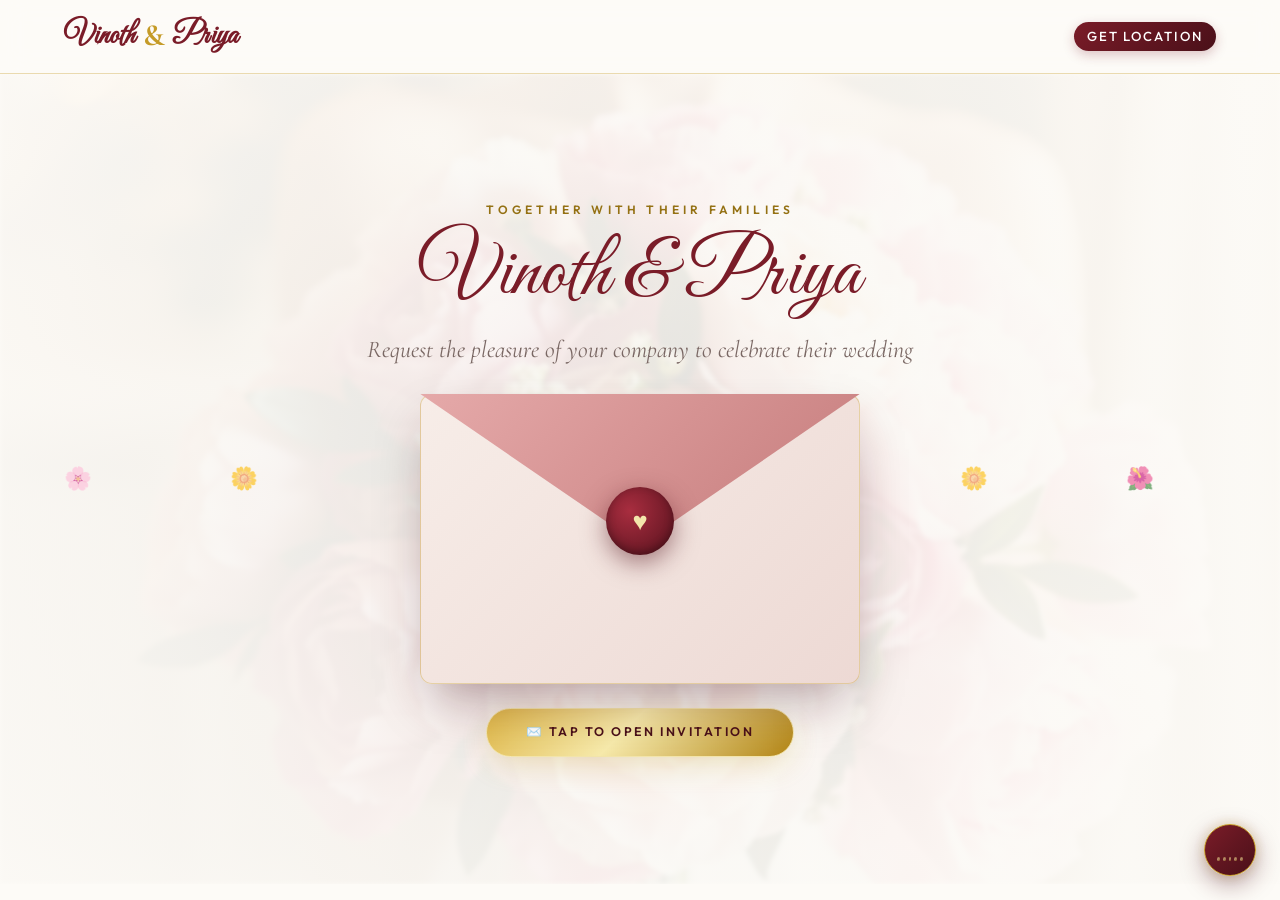
==== index.html @ 91f2aab3 "first commit" ====
<!DOCTYPE html>
<html lang="en">
<head>
  <meta charset="UTF-8" />
  <meta name="viewport" content="width=device-width, initial-scale=1.0" />
  <title>Vinoth &amp; Priya – Wedding Invitation</title>
  <meta name="description" content="You are cordially invited to the wedding celebrations of Vinoth and Priya on 6th &amp; 7th September 2026 at Kadambur Mariamman Mandapam, Madipakkam, Chennai." />

  <!-- Google Fonts -->
  <link rel="preconnect" href="https://fonts.googleapis.com" />
  <link rel="preconnect" href="https://fonts.gstatic.com" crossorigin />
  <link href="https://fonts.googleapis.com/css2?family=Cinzel+Decorative:wght@600;700&family=Cormorant+Garamond:ital,wght@0,400;0,600;1,400&family=Great+Vibes&family=Outfit:wght@300;400;500;600&display=swap" rel="stylesheet" />

  <!-- Bootstrap 5 -->
  <link rel="stylesheet" href="https://cdn.jsdelivr.net/npm/bootstrap@5.3.3/dist/css/bootstrap.min.css" />

  <!-- Custom styles -->
  <link rel="stylesheet" href="css/style.css" />

  <link rel="icon" href="assets/favicon.ico" />
</head>
<body>

<!-- ═══════════════════════════════════════════════════════
     HEADER NAVIGATION
═══════════════════════════════════════════════════════ -->
<header class="wedding-header">
  <nav class="wedding-nav">
    <a href="index.html" class="nav-brand text-center">
      Vinoth <span class="amp">&amp;</span> Priya
    </a>
    <ul class="nav-links">
      <li><a href="https://maps.google.com/?q=Kadambur+Mariamman+Mandapam+Madipakkam+Chennai" target="_blank" rel="noopener noreferrer" class="nav-link-item nav-badge-marriage">Get Location</a></li>
      <!-- <li><a href="reception.html" class="nav-link-item nav-badge-reception">✨ Reception (6 Sept)</a></li> -->
      <!-- <li><a href="marriage.html" class="nav-link-item nav-badge-marriage">💍 Marriage (7 Sept)</a></li> -->
      <!-- <li><a href="celebration.html" class="nav-link-item">❤️ Guest Book</a></li> -->
    </ul>
  </nav>
</header>


<!-- ═══════════════════════════════════════════════════════
     HERO SECTION
═══════════════════════════════════════════════════════ -->
<section class="hero-section">
  <!-- Blurred background image -->
  <div class="hero-bg" style="background-image: url('assets/images/wedding-hero.jpg');"></div>
  <div class="hero-overlay"></div>

  <!-- Floating petals -->
  <span class="petal" style="left:5%;  animation-delay:0s">🌸</span>
  <span class="petal" style="left:18%; animation-delay:1.5s">🌼</span>
  <span class="petal" style="left:35%; animation-delay:3s">🌺</span>
  <span class="petal" style="left:60%; animation-delay:0.8s">🌸</span>
  <span class="petal" style="left:75%; animation-delay:2.2s">🌼</span>
  <span class="petal" style="left:88%; animation-delay:4s">🌺</span>

  <div class="hero-content">

    <!-- ── INITIAL STATE (before envelope is opened) ── -->
    <div id="invite-initial">
      <p class="section-label mb-2">Together with their families</p>
      <h1 class="font-script display-1 text-primary mb-2">Vinoth &amp; Priya</h1>
      <p class="font-serif fst-italic fs-4 mb-4" style="color: var(--muted-foreground)">
        Request the pleasure of your company to celebrate their wedding
      </p>

      <!-- Envelope widget -->
      <div class="envelope-stage" id="envelope-stage">
        <!-- Card that rises out of envelope -->
        <div class="env-card" id="env-card">
          <div class="text-center px-3 py-2">
            <div class="section-label text-gold">Save The Dates</div>
            <div class="gold-line my-2"></div>
            <div class="font-script fs-1 text-primary">P &amp; V</div>
            <div class="font-body fw-bold text-uppercase mt-1" style="font-size:.85rem; letter-spacing: 0.15em;">
              6 &amp; 7 September 2026
            </div>
            <div class="text-muted-fg mt-1" style="font-size:0.75rem">Kadambur Mariamman Mandapam</div>
          </div>
        </div>

        <div class="env-body"></div>
        <div class="env-flap" id="env-flap"></div>
        <button class="env-seal" id="env-seal" aria-label="Open the invitation">♥</button>
      </div>

      <div class="mt-4">
        <button id="open-btn" class="btn-gold">
          <span>✉️ Tap to Open Invitation</span>
        </button>
      </div>
    </div><!-- /#invite-initial -->


    <!-- ── AFTER OPEN: detail content ── -->
    <div id="invite-details">
      <div class="fade-in-up">
        <p class="section-label mb-2">We Are Getting Married</p>
        <h1 class="font-script mb-3" style="font-size:clamp(3.5rem,10vw,6.5rem); color:var(--primary);">
          Vinoth <span style="color:var(--gold); font-family:var(--font-serif);">&amp;</span> Priya
        </h1>

        <div class="d-flex align-items-center justify-content-center gap-3 my-3 flex-wrap">
          <span class="gold-line"></span>
          <span class="font-body fw-semibold tracking-widest text-uppercase" style="font-size: 0.95rem;">
            6 &amp; 7 SEPTEMBER 2026
          </span>
          <span class="gold-line"></span>
        </div>

        <p class="font-serif fst-italic fs-5 mx-auto text-muted-fg" style="max-width:580px;">
          "Two souls with but a single thought, two hearts that beat as one. Join us as we step into our beautiful forever."
        </p>

        <div class="d-flex justify-content-center gap-3 mt-4 flex-wrap">
          <a href="reception.html" class="btn-gold">Explore Reception Page ✨</a>
          <a href="marriage.html" class="btn-royal">Explore Marriage Page 💍</a>
        </div>
      </div>
    </div><!-- /#invite-details -->

  </div>
</section>


<!-- ═══════════════════════════════════════════════════════
     POST-HERO SECTIONS (shown after envelope opens)
═══════════════════════════════════════════════════════ -->
<div id="post-hero-sections">

  <!-- ── DUAL COUNTDOWNS ── -->
  <!-- <section class="countdown-section" aria-label="Countdown timers"> -->
    <!-- <div class="container"> -->
      <!-- <div class="text-center mb-5">
        <p class="section-label">Counting Down To The Celebrations</p>
        <h2 class="font-script display-4 text-primary">Moments Until We Say 'I Do'</h2>
        <div class="gold-divider">
          <span class="gold-line"></span>
          <span class="icon">✨</span>
          <span class="gold-line"></span>
        </div>
      </div> -->

      <!-- <div class="row g-4 justify-content-center"> -->
        <!-- Reception Countdown Card -->
        <!-- <div class="col-lg-5 col-md-6">
          <div class="event-countdown-wrapper text-center">
            <div class="badge bg-warning text-dark px-3 py-2 rounded-pill text-uppercase tracking-widest mb-2" style="font-size:0.7rem;">
              6th Sept 2026 • 6:30 PM
            </div>
            <h3 class="font-script fs-2 text-primary">Grand Reception</h3>
            <p class="text-muted-fg small mb-3">An evening of music, feast &amp; celebration</p>
            
            <div class="countdown-box-grid">
              <div class="countdown-box">
                <div class="countdown-value" id="rcp-days">00</div>
                <div class="countdown-label">Days</div>
              </div>
              <div class="countdown-box">
                <div class="countdown-value" id="rcp-hours">00</div>
                <div class="countdown-label">Hours</div>
              </div>
              <div class="countdown-box">
                <div class="countdown-value" id="rcp-minutes">00</div>
                <div class="countdown-label">Mins</div>
              </div>
              <div class="countdown-box">
                <div class="countdown-value" id="rcp-seconds">00</div>
                <div class="countdown-label">Secs</div>
              </div>
            </div>

            <div class="mt-4">
              <a href="reception.html" class="btn-outline-gold w-100">View Reception Details →</a>
            </div>
          </div>
        </div> -->

        <!-- Marriage Countdown Card -->
        <!-- <div class="col-lg-5 col-md-6">
          <div class="event-countdown-wrapper text-center">
            <div class="badge bg-danger text-white px-3 py-2 rounded-pill text-uppercase tracking-widest mb-2" style="font-size:0.7rem;">
              7th Sept 2026 • 6:00 AM
            </div>
            <h3 class="font-script fs-2 text-primary">Sacred Marriage (Muhurtham)</h3>
            <p class="text-muted-fg small mb-3">Traditional wedding rituals &amp; blessings</p>
            
            <div class="countdown-box-grid">
              <div class="countdown-box">
                <div class="countdown-value" id="mar-days">00</div>
                <div class="countdown-label">Days</div>
              </div>
              <div class="countdown-box">
                <div class="countdown-value" id="mar-hours">00</div>
                <div class="countdown-label">Hours</div>
              </div>
              <div class="countdown-box">
                <div class="countdown-value" id="mar-minutes">00</div>
                <div class="countdown-label">Mins</div>
              </div>
              <div class="countdown-box">
                <div class="countdown-value" id="mar-seconds">00</div>
                <div class="countdown-label">Secs</div>
              </div>
            </div>

            <div class="mt-4">
              <a href="marriage.html" class="btn-royal w-100">View Marriage Details →</a>
            </div>
          </div>
        </div> -->
      <!-- </div> -->
    <!-- </div> -->
  <!-- </section> -->


  <!-- ── OUR STORY ── -->
  <!-- <section class="py-5" style="background:var(--cream);" aria-labelledby="story-heading">
    <div class="container">
      <div class="row align-items-center g-5">
        <div class="col-md-6">
          <div class="position-relative">
            <img
              src="assets/images/wedding-couple.jpg"
              alt="Priya and Vinoth"
              loading="lazy"
              class="img-fluid rounded-4 w-100 shadow-lg"
              style="height:480px; object-fit:cover; border:3px solid var(--gold);"
            />
          </div>
        </div>
        <div class="col-md-6">
          <p class="section-label mb-1">Our Journey Together</p>
          <h2 id="story-heading" class="font-script mb-3 text-primary" style="font-size:3.4rem;">Priya &amp; Vinoth</h2>
          <p class="font-serif fs-5 lh-lg">
            From quiet glances to endless laughter, our story has been built on shared dreams, respect, and unconditional love.
            As we step into this beautiful new chapter of marriage, we want you to be a part of our joy and celebration.
          </p>
          <p class="font-serif fst-italic text-muted-fg mt-3">
            "With the blessings of our parents and loved ones, we welcome you to grace our wedding ceremony and shower your blessings upon us."
          </p>
        </div>
      </div>
    </div>
  </section> -->


  <!-- ── DEDICATED EVENT CARDS NAVIGATION ── -->
  <!-- <section class="py-5" aria-labelledby="events-heading"> -->
    <!-- <div class="container">
      <div class="text-center mb-5">
        <p class="section-label">Explore Dedicated Pages</p>
        <h2 id="events-heading" class="font-script display-3 text-primary">The Main Events</h2>
        <p class="text-muted-fg font-serif fs-5">Click below to navigate to the individual pages for Reception and Marriage</p>
      </div> -->

      <!-- <div class="row g-4 justify-content-center"> -->
        <!-- Reception Card -->
        <!-- <div class="col-md-6 col-lg-5">
          <div class="event-card">
            <div class="event-card-img-wrapper">
              <img src="assets/images/reception-hero.png" alt="Grand Reception" />
              <span class="event-card-badge">6 Sept 2026</span>
            </div>
            <div class="event-card-body">
              <h3 class="font-script text-primary mb-2" style="font-size: 2.5rem;">Grand Reception</h3>
              <div class="gold-line mb-3"></div>
              <p class="text-muted-fg mb-2"><strong>Time:</strong> 6:30 PM Onwards</p>
              <p class="text-muted-fg mb-3"><strong>Highlights:</strong> Evening Gala, Musical Orchestra, Grand Dinner &amp; Photography Session</p>
              <div class="mt-auto">
                <a href="reception.html" class="btn-gold w-100">Go to Reception Page ✨</a>
              </div>
            </div>
          </div> -->
        <!-- </div> -->

        <!-- Marriage Card -->
        <!-- <div class="col-md-6 col-lg-5">
          <div class="event-card">
            <div class="event-card-img-wrapper">
              <img src="assets/images/marriage-hero.png" alt="Sacred Marriage" />
              <span class="event-card-badge" style="background:var(--primary); color:#fff;">7 Sept 2026</span>
            </div>
            <div class="event-card-body">
              <h3 class="font-script text-primary mb-2" style="font-size: 2.5rem;">Sacred Marriage</h3>
              <div class="gold-line mb-3"></div>
              <p class="text-muted-fg mb-2"><strong>Muhurtham Time:</strong> 6:00 AM – 7:30 AM</p>
              <p class="text-muted-fg mb-3"><strong>Highlights:</strong> Traditional Tamil Brahmin Rituals, Mangalya Dharanam &amp; Traditional Feast</p>
              <div class="mt-auto">
                <a href="marriage.html" class="btn-royal w-100">Go to Marriage Page 💍</a>
              </div>
            </div>
          </div>
        </div> -->
      <!-- </div> -->
    <!-- </div> -->
  <!-- </section> -->


  <!-- ── VENUE LOCATION SPOTLIGHT ── -->
  <!-- <section class="py-5" style="background:var(--cream);" aria-labelledby="venue-heading">
    <div class="container">
      <div class="venue-card text-center">
        <p class="section-label text-gold mb-2">Celebration Venue</p>
        <h2 id="venue-heading" class="font-script display-3 mb-3 text-white">Kadambur Mariamman Mandapam</h2>
        <div class="gold-line my-3"></div>
        <p class="font-serif fs-4 text-white opacity-90 mb-4">
          📍 Madipakkam, Chennai, Tamil Nadu
        </p>
        <p class="font-body text-gold-light max-w-600 mx-auto mb-4" style="font-size: 0.95rem;">
          Both the Grand Reception (6 Sept) and Marriage Muhurtham (7 Sept) will take place at Kadambur Mariamman Mandapam, Madipakkam.
        </p>

        <div class="d-flex justify-content-center gap-3 flex-wrap">
          <a href="https://maps.google.com/?q=Kadambur+Mariamman+Mandapam+Madipakkam+Chennai" target="_blank" rel="noopener" class="btn-gold">
            📍 Open in Google Maps
          </a>
          <a href="reception.html" class="btn-outline-gold style-white" style="color:#fff; border-color:#fff;">
            Get Travel Directions
          </a>
        </div>
      </div>
    </div>
  </section> -->


  <!-- ── RSVP ── -->
  <!-- <section class="py-5" aria-labelledby="rsvp-heading">
    <div class="container">
      <div class="row justify-content-center">
        <div class="col-lg-6 col-md-8 text-center">
          <p class="section-label mb-2">Kindly Respond</p>
          <h2 id="rsvp-heading" class="font-script display-3 text-primary mb-3">RSVP</h2>
          <p class="font-serif fs-5 mb-4 text-muted-fg">Please confirm your presence to help us prepare for your arrival.</p>

          <form id="rsvp-form" class="text-start p-4 rounded-4 shadow-sm bg-white border border-warning" novalidate>
            <div class="mb-3">
              <label for="rsvp-name" class="form-label text-uppercase small tracking-widest fw-semibold">Your Full Name</label>
              <input type="text" id="rsvp-name" class="wedding-input" placeholder="e.g. Anand &amp; Family" required />
            </div>
            <div class="mb-3">
              <label for="rsvp-event" class="form-label text-uppercase small tracking-widest fw-semibold">Events Attending</label>
              <select id="rsvp-event" class="wedding-input">
                <option value="Both Events">Both Reception (6 Sept) &amp; Marriage (7 Sept)</option>
                <option value="Reception Only">Reception Only (6 Sept Evening)</option>
                <option value="Marriage Only">Marriage Only (7 Sept Morning)</option>
              </select>
            </div>
            <div class="mb-4">
              <label for="rsvp-guests" class="form-label text-uppercase small tracking-widest fw-semibold">Number of Guests</label>
              <select id="rsvp-guests" class="wedding-input">
                <option value="1">1 Person</option>
                <option value="2">2 Persons</option>
                <option value="3">3 Persons</option>
                <option value="4+">4 or More Persons</option>
              </select>
            </div>
            <button type="submit" class="btn-gold w-100">Send Response 💐</button>
          </form>
        </div>
      </div>
    </div>
  </section> -->


  <!-- ── FOOTER ── -->
  <!-- <footer class="py-4 text-center border-top">
    <div class="font-script fs-1 text-primary">With Love, Priya &amp; Vinoth</div>
    <div class="text-muted-fg small mt-1">Built by <a href="https://nexusgrid.com" target="_blank" rel="noopener noreferrer" class="text-decoration-underline">NexusGrid Labs</a></div>
  </footer> -->

</div><!-- /#post-hero-sections -->
<!-- Background Music Toggle Icon -->
<div id="music-player" role="button" aria-label="Toggle background music" tabindex="0">
  <div id="music-bars">
    <div class="mbar paused"></div>
    <div class="mbar paused"></div>
    <div class="mbar paused"></div>
    <div class="mbar paused"></div>
    <div class="mbar paused"></div>
  </div>
</div>

<!-- Bootstrap JS -->
<script src="https://cdn.jsdelivr.net/npm/bootstrap@5.3.3/dist/js/bootstrap.bundle.min.js"></script>
<!-- Audio Engine -->
<script src="js/audio-player.js"></script>
<!-- Page Logic -->
<script src="js/main.js"></script>
</body>
</html>
---- css/style.css ----
/* ============================================================
   Priya & Vinoth Wedding Invitation – Premium CSS Design System
   ============================================================ */

/* ── Design Tokens ── */
:root {
  --primary:           #7a1c28; /* Royal Crimson Maroon */
  --primary-dark:      #4a1019;
  --primary-light:     #9e2a3b;
  --background:        #fdfbf7; /* Silk Cream */
  --foreground:        #2d1b18;
  --muted-foreground:  #7a6864;
  --gold:              #c59b27; /* Rich Royal Gold */
  --gold-light:        #f3e5ab;
  --gold-dark:         #947113;
  --blush:             #ebd5d0;
  --cream:             #f7f0e6;
  --cream-card:        #ffffff;
  --border-gold:       rgba(197, 155, 39, 0.35);
  
  --gradient-gold:     linear-gradient(135deg, #dfb747 0%, #f7eaab 45%, #b38515 100%);
  --gradient-royal:    linear-gradient(135deg, #7a1c28 0%, #4a1019 100%);
  --gradient-blush:    linear-gradient(135deg, #f7ede8 0%, #edd9d4 100%);
  
  --shadow-card:       0 16px 40px -10px rgba(74, 16, 25, 0.12);
  --shadow-gold:       0 10px 30px -5px rgba(197, 155, 39, 0.3);
  --shadow-envelope:   0 25px 50px -12px rgba(60, 10, 20, 0.35);

  --font-display:      'Cinzel Decorative', 'Cormorant Garamond', serif;
  --font-serif:        'Cormorant Garamond', Georgia, serif;
  --font-script:       'Great Vibes', cursive;
  --font-body:         'Outfit', -apple-system, sans-serif;
}

/* ── Base ── */
*, *::before, *::after { box-sizing: border-box; }

html {
  scroll-behavior: smooth;
  font-size: 16px;
}

body {
  background-color: var(--background);
  color: var(--foreground);
  font-family: var(--font-body);
  margin: 0;
  padding: 0;
  min-height: 100vh;
  overflow-x: hidden;
  line-height: 1.6;
}

/* ── Typography Utilities ── */
.font-script  { font-family: var(--font-script); }
.font-display { font-family: var(--font-display); }
.font-serif   { font-family: var(--font-serif); }

.text-gold    { color: var(--gold) !important; }
.text-primary { color: var(--primary) !important; }
.text-muted-fg{ color: var(--muted-foreground) !important; }

.tracking-widest { letter-spacing: 0.22em; }
.tracking-ultra  { letter-spacing: 0.4em; }

/* ── Global Header / Navigation ── */
.wedding-header {
  position: sticky;
  top: 0;
  z-index: 1000;
  background: rgba(253, 251, 247, 0.88);
  backdrop-filter: blur(14px);
  -webkit-backdrop-filter: blur(14px);
  border-bottom: 1px solid var(--border-gold);
  transition: all 0.3s ease;
}

.wedding-nav {
  display: flex;
  align-items: center;
  justify-content: space-between;
  padding: 0.75rem 1.5rem;
  max-width: 1200px;
  margin: 0 auto;
}

.nav-brand {
  font-family: var(--font-script);
  font-size: 1.9rem;
  color: var(--primary);
  text-decoration: none;
  font-weight: bold;
  display: flex;
  align-items: center;
  gap: 0.5rem;
}

.nav-brand span.amp {
  color: var(--gold);
  font-family: var(--font-serif);
}

.nav-links {
  display: flex;
  align-items: center;
  gap: 1.5rem;
  list-style: none;
  margin: 0;
  padding: 0;
}

.nav-link-item {
  font-family: var(--font-body);
  font-size: 0.82rem;
  text-transform: uppercase;
  letter-spacing: 0.15em;
  color: var(--foreground);
  text-decoration: none;
  padding: 0.4rem 0.8rem;
  border-radius: 20px;
  transition: all 0.25s ease;
  font-weight: 500;
}

.nav-link-item:hover, .nav-link-item.active {
  color: var(--primary);
  background: rgba(197, 155, 39, 0.12);
  border: 1px solid var(--border-gold);
}

.nav-badge-marriage {
  background: var(--gradient-royal);
  color: #ffffff !important;
  box-shadow: 0 4px 12px rgba(122, 28, 40, 0.25);
}

.nav-badge-reception {
  background: var(--gradient-gold);
  color: var(--primary-dark) !important;
  box-shadow: var(--shadow-gold);
  font-weight: 600;
}

/* ── Gold Buttons ── */
.btn-gold {
  background: var(--gradient-gold);
  color: var(--primary-dark);
  border: 1px solid var(--gold-light);
  border-radius: 9999px;
  letter-spacing: 0.2em;
  font-size: 0.78rem;
  font-weight: 600;
  text-transform: uppercase;
  padding: 0.85rem 2.4rem;
  transition: all 0.3s cubic-bezier(0.2, 0.8, 0.2, 1);
  box-shadow: var(--shadow-gold);
  cursor: pointer;
  display: inline-flex;
  align-items: center;
  justify-content: center;
  gap: 0.5rem;
  text-decoration: none;
}

.btn-gold:hover {
  transform: translateY(-3px) scale(1.03);
  box-shadow: 0 12px 28px rgba(197, 155, 39, 0.45);
  color: var(--primary-dark);
}

.btn-royal {
  background: var(--gradient-royal);
  color: #ffffff;
  border: 1px solid rgba(255, 255, 255, 0.2);
  border-radius: 9999px;
  letter-spacing: 0.2em;
  font-size: 0.78rem;
  font-weight: 600;
  text-transform: uppercase;
  padding: 0.85rem 2.4rem;
  transition: all 0.3s ease;
  box-shadow: 0 8px 24px rgba(122, 28, 40, 0.3);
  cursor: pointer;
  display: inline-flex;
  align-items: center;
  justify-content: center;
  gap: 0.5rem;
  text-decoration: none;
}

.btn-royal:hover {
  transform: translateY(-3px) scale(1.03);
  box-shadow: 0 12px 28px rgba(122, 28, 40, 0.5);
  color: #ffffff;
}

.btn-outline-gold {
  background: transparent;
  color: var(--primary);
  border: 1.5px solid var(--gold);
  border-radius: 9999px;
  letter-spacing: 0.2em;
  font-size: 0.75rem;
  font-weight: 600;
  text-transform: uppercase;
  padding: 0.75rem 2rem;
  transition: all 0.25s ease;
  text-decoration: none;
  display: inline-flex;
  align-items: center;
  justify-content: center;
  gap: 0.5rem;
}

.btn-outline-gold:hover {
  background: var(--gold);
  color: var(--primary-dark);
  box-shadow: var(--shadow-gold);
}

/* ── Gold Ornaments & Lines ── */
.gold-line {
  display: inline-block;
  width: 60px;
  height: 2px;
  background: var(--gradient-gold);
  vertical-align: middle;
}

.gold-divider {
  display: flex;
  align-items: center;
  justify-content: center;
  gap: 1rem;
  margin: 1.5rem 0;
}

.gold-divider span.icon {
  color: var(--gold);
  font-size: 1.2rem;
}

.section-label {
  font-size: 0.75rem;
  letter-spacing: 0.35em;
  text-transform: uppercase;
  color: var(--gold-dark);
  font-weight: 600;
}

/* ── Floating Music Player Icon ── */
#music-player {
  position: fixed;
  bottom: 1.5rem;
  right: 1.5rem;
  z-index: 9999;
  width: 52px;
  height: 52px;
  border-radius: 50%;
  background: var(--gradient-royal, linear-gradient(135deg, #7a1c28 0%, #4a1019 100%));
  border: 1.5px solid var(--gold, #c59b27);
  box-shadow: 0 8px 24px rgba(74, 16, 25, 0.4), 0 0 12px rgba(197, 155, 39, 0.25);
  display: flex;
  align-items: center;
  justify-content: center;
  cursor: pointer;
  transition: all 0.3s cubic-bezier(0.2, 0.8, 0.2, 1);
  outline: none;
  user-select: none;
}

#music-player:hover,
#music-player:focus-visible {
  transform: scale(1.1);
  box-shadow: 0 12px 30px rgba(74, 16, 25, 0.55), 0 0 18px rgba(197, 155, 39, 0.45);
}

#music-bars {
  display: flex;
  align-items: flex-end;
  justify-content: center;
  gap: 3px;
  height: 22px;
  width: 26px;
}

.mbar {
  width: 3px;
  height: 22px;
  background: var(--gradient-gold, linear-gradient(180deg, #f7eaab 0%, #c59b27 100%));
  border-radius: 3px;
  transition: height 0.3s ease, opacity 0.3s ease;
}

/* Playing state animations for equalizer bars */
.mbar:not(.paused):nth-child(1) { animation: mbarEqualizer1 0.8s ease-in-out infinite alternate; }
.mbar:not(.paused):nth-child(2) { animation: mbarEqualizer2 0.6s ease-in-out infinite alternate 0.15s; }
.mbar:not(.paused):nth-child(3) { animation: mbarEqualizer3 1.0s ease-in-out infinite alternate 0.3s; }
.mbar:not(.paused):nth-child(4) { animation: mbarEqualizer4 0.7s ease-in-out infinite alternate 0.1s; }
.mbar:not(.paused):nth-child(5) { animation: mbarEqualizer5 0.9s ease-in-out infinite alternate 0.25s; }

/* Paused state for equalizer bars */
.mbar.paused {
  animation: none !important;
  height: 4px !important;
  opacity: 0.55;
}

@keyframes mbarEqualizer1 { 0% { height: 4px; } 100% { height: 20px; } }
@keyframes mbarEqualizer2 { 0% { height: 20px; } 100% { height: 6px; } }
@keyframes mbarEqualizer3 { 0% { height: 8px; } 100% { height: 22px; } }
@keyframes mbarEqualizer4 { 0% { height: 21px; } 100% { height: 5px; } }
@keyframes mbarEqualizer5 { 0% { height: 6px; } 100% { height: 18px; } }

/* ── Hero Section (Home) ── */
.hero-section {
  position: relative;
  min-height: 90vh;
  display: flex;
  align-items: center;
  justify-content: center;
  text-align: center;
  padding: 3rem 1rem;
  overflow: hidden;
}

.hero-bg {
  position: absolute;
  inset: 0;
  background-size: cover;
  background-position: center;
  filter: blur(2px) brightness(0.9);
  opacity: 0.25;
  z-index: 0;
}

.hero-overlay {
  position: absolute;
  inset: 0;
  background: radial-gradient(circle at center, rgba(253, 251, 247, 0.6) 0%, rgba(253, 251, 247, 0.95) 100%);
  z-index: 1;
}

.hero-content {
  position: relative;
  z-index: 2;
  max-width: 750px;
  width: 100%;
}

/* ── Floating Petals ── */
.petal {
  position: absolute;
  font-size: 1.4rem;
  color: rgba(229, 169, 169, 0.6);
  pointer-events: none;
  animation: floatPetal 8s linear infinite;
  z-index: 1;
}

@keyframes floatPetal {
  0% { transform: translateY(-10vh) rotate(0deg) scale(0.8); opacity: 0; }
  10% { opacity: 0.8; }
  90% { opacity: 0.8; }
  100% { transform: translateY(105vh) rotate(360deg) scale(1.2); opacity: 0; }
}

/* ── Envelope Stage ── */
.envelope-stage {
  perspective: 1200px;
  width: min(440px, 92vw);
  height: 290px;
  margin: 0 auto;
  position: relative;
}

.env-card {
  position: absolute;
  inset: 18px;
  background: #ffffff;
  border-radius: 12px;
  border: 1px solid var(--border-gold);
  box-shadow: var(--shadow-card);
  display: flex;
  flex-direction: column;
  align-items: center;
  justify-content: center;
  z-index: 1;
  transition: transform 1.1s cubic-bezier(0.34, 1.56, 0.64, 1);
  transform: translateY(0) scale(0.98);
}

.env-card.open {
  transform: translateY(-240px) scale(1.05);
  z-index: 5;
}

.env-body {
  position: absolute;
  inset: 0;
  border-radius: 12px;
  background: var(--gradient-blush);
  border: 1px solid var(--border-gold);
  box-shadow: var(--shadow-envelope);
  z-index: 2;
}

.env-flap {
  position: absolute;
  top: 0; left: 0; right: 0;
  height: 52%;
  transform-origin: top center;
  transition: transform 0.8s ease-in-out;
  background: linear-gradient(135deg, #e5a9a9, #c57b7b);
  clip-path: polygon(0 0, 100% 0, 50% 100%);
  box-shadow: 0 4px 15px rgba(0,0,0,0.15);
  z-index: 3;
}

.env-flap.open {
  transform: rotateX(-180deg);
  z-index: 1;
  box-shadow: none;
}

.env-seal {
  position: absolute;
  left: 50%;
  top: 44%;
  transform: translate(-50%, -50%);
  width: 68px;
  height: 68px;
  border-radius: 50%;
  background: radial-gradient(circle at 35% 35%, #a82d3f, #54111c);
  border: 2px solid var(--gold);
  box-shadow: 0 8px 24px rgba(84, 17, 28, 0.5), inset 0 -3px 8px rgba(0,0,0,0.3);
  color: var(--gold-light);
  font-size: 1.6rem;
  border: none;
  cursor: pointer;
  z-index: 4;
  transition: all 0.3s ease;
  animation: pulseSeal 2s infinite alternate;
}

.env-seal:hover {
  transform: translate(-50%, -50%) scale(1.12);
  box-shadow: 0 12px 30px rgba(84, 17, 28, 0.7);
}

@keyframes pulseSeal {
  0% { box-shadow: 0 6px 20px rgba(122, 28, 40, 0.4); }
  100% { box-shadow: 0 12px 32px rgba(122, 28, 40, 0.8), 0 0 15px var(--gold); }
}

/* ── Section States ── */
#invite-initial  { display: block; }
#invite-details  { display: none; }
#post-hero-sections { display: none; }

#invite-details.show  { display: block; }
#post-hero-sections.show { display: block; }

.fade-in-up {
  animation: fadeInUp 0.8s cubic-bezier(0.16, 1, 0.3, 1) both;
}

@keyframes fadeInUp {
  from { opacity: 0; transform: translateY(40px); }
  to   { opacity: 1; transform: translateY(0); }
}

/* ── Dual Countdown Cards ── */
.countdown-section {
  padding: 3.5rem 1rem;
  background: linear-gradient(180deg, var(--background) 0%, var(--cream) 100%);
}

.event-countdown-wrapper {
  background: #ffffff;
  border: 1px solid var(--border-gold);
  border-radius: 16px;
  padding: 2rem 1.5rem;
  box-shadow: var(--shadow-card);
  height: 100%;
}

.countdown-box-grid {
  display: flex;
  justify-content: center;
  gap: 0.75rem;
  margin-top: 1.25rem;
}

.countdown-box {
  background: var(--cream);
  border: 1px solid var(--border-gold);
  border-radius: 10px;
  padding: 0.8rem 0.6rem;
  min-width: 68px;
  text-align: center;
}

.countdown-value {
  font-family: var(--font-serif);
  font-size: 2.2rem;
  font-weight: 700;
  color: var(--primary);
  line-height: 1;
}

.countdown-label {
  font-size: 0.6rem;
  letter-spacing: 0.2em;
  text-transform: uppercase;
  color: var(--muted-foreground);
  margin-top: 0.3rem;
  font-weight: 500;
}

/* ── Event Navigation Cards ── */
.event-card {
  background: #ffffff;
  border: 1.5px solid var(--border-gold);
  border-radius: 16px;
  overflow: hidden;
  box-shadow: var(--shadow-card);
  transition: all 0.35s ease;
  height: 100%;
  display: flex;
  flex-direction: column;
}

.event-card:hover {
  transform: translateY(-8px);
  border-color: var(--gold);
  box-shadow: 0 20px 40px rgba(122, 28, 40, 0.18);
}

.event-card-img-wrapper {
  position: relative;
  height: 220px;
  overflow: hidden;
}

.event-card-img-wrapper img {
  width: 100%;
  height: 100%;
  object-fit: cover;
  transition: transform 0.6s ease;
}

.event-card:hover .event-card-img-wrapper img {
  transform: scale(1.08);
}

.event-card-badge {
  position: absolute;
  top: 1rem;
  right: 1rem;
  background: rgba(122, 28, 40, 0.85);
  backdrop-filter: blur(8px);
  color: var(--gold-light);
  padding: 0.4rem 0.9rem;
  border-radius: 20px;
  font-size: 0.72rem;
  letter-spacing: 0.15em;
  text-transform: uppercase;
  border: 1px solid var(--gold);
}

.event-card-body {
  padding: 1.8rem;
  display: flex;
  flex-direction: column;
  flex-grow: 1;
}

/* ── Venue Card ── */
.venue-card {
  background: var(--gradient-royal);
  color: #ffffff;
  border: 2px solid var(--gold);
  border-radius: 20px;
  padding: 3rem 2rem;
  box-shadow: 0 20px 50px rgba(74, 16, 25, 0.3);
  position: relative;
  overflow: hidden;
}

.venue-card::before {
  content: '';
  position: absolute;
  top: -50%; left: -50%;
  width: 200%; height: 200%;
  background: radial-gradient(circle, rgba(197, 155, 39, 0.15) 0%, transparent 60%);
  pointer-events: none;
}

/* ── Dedicated Page Hero Headers ── */
.page-hero {
  position: relative;
  min-height: 48vh;
  display: flex;
  align-items: center;
  justify-content: center;
  text-align: center;
  color: #ffffff;
  overflow: hidden;
}

.page-hero img {
  position: absolute;
  inset: 0;
  width: 100%;
  height: 100%;
  object-fit: cover;
}

.page-hero-overlay {
  position: absolute;
  inset: 0;
  background: linear-gradient(180deg, rgba(74, 16, 25, 0.65) 0%, rgba(74, 16, 25, 0.85) 100%);
}

.page-hero-content {
  position: relative;
  z-index: 2;
  max-width: 800px;
  padding: 3rem 1.5rem;
}

/* ── Ritual & Event Timeline ── */
.ritual-timeline {
  position: relative;
  max-width: 800px;
  margin: 0 auto;
  padding: 2rem 0;
}

.ritual-timeline::before {
  content: '';
  position: absolute;
  left: 50%;
  top: 0;
  bottom: 0;
  width: 2px;
  background: var(--gradient-gold);
  transform: translateX(-50%);
}

.timeline-item {
  position: relative;
  margin-bottom: 2.5rem;
  display: flex;
  justify-content: flex-end;
  padding-left: 50%;
}

.timeline-item:nth-child(even) {
  justify-content: flex-start;
  padding-left: 0;
  padding-right: 50%;
}

.timeline-dot {
  position: absolute;
  left: 50%;
  top: 1.2rem;
  transform: translateX(-50%);
  width: 32px;
  height: 32px;
  border-radius: 50%;
  background: var(--gradient-gold);
  border: 3px solid #ffffff;
  box-shadow: var(--shadow-gold);
  display: flex;
  align-items: center;
  justify-content: center;
  font-size: 0.8rem;
  z-index: 2;
}

.timeline-content {
  background: #ffffff;
  border: 1px solid var(--border-gold);
  border-radius: 12px;
  padding: 1.5rem;
  box-shadow: var(--shadow-card);
  width: 88%;
}

/* ── Guest Book ── */
.wish-item {
  background: #ffffff;
  border: 1px solid var(--border-gold);
  border-radius: 12px;
  padding: 1.25rem 1.5rem;
  box-shadow: var(--shadow-card);
  margin-bottom: 1rem;
}

.wish-author {
  font-weight: 600;
  color: var(--primary);
  font-size: 1.05rem;
}

.wish-time {
  font-size: 0.72rem;
  color: var(--muted-foreground);
}

.wish-text {
  font-family: var(--font-serif);
  font-style: italic;
  font-size: 1.05rem;
  color: var(--foreground);
  margin-top: 0.5rem;
}

/* ── Forms ── */
.wedding-input {
  background: var(--cream);
  border: 1.5px solid var(--border-gold);
  border-radius: 8px;
  padding: 0.85rem 1.1rem;
  width: 100%;
  font-family: var(--font-body);
  font-size: 0.95rem;
  color: var(--foreground);
  outline: none;
  transition: all 0.25s ease;
}

.wedding-input:focus {
  background: #ffffff;
  border-color: var(--gold);
  box-shadow: 0 0 0 3px rgba(197, 155, 39, 0.2);
}

/* ── Media Queries ── */
@media (max-width: 768px) {
  .wedding-nav {
    flex-direction: column;
    gap: 0.8rem;
  }
  
  .nav-links {
    gap: 0.5rem;
    flex-wrap: wrap;
    justify-content: center;
  }

  .nav-link-item {
    font-size: 0.72rem;
    padding: 0.3rem 0.6rem;
  }

  .ritual-timeline::before {
    left: 20px;
  }

  .timeline-item, .timeline-item:nth-child(even) {
    padding-left: 50px;
    padding-right: 0;
    justify-content: flex-start;
  }

  .timeline-dot {
    left: 20px;
  }

  .timeline-content {
    width: 100%;
  }

  #music-player {
    bottom: 1rem;
    right: 1rem;
    width: 46px;
    height: 46px;
  }
}
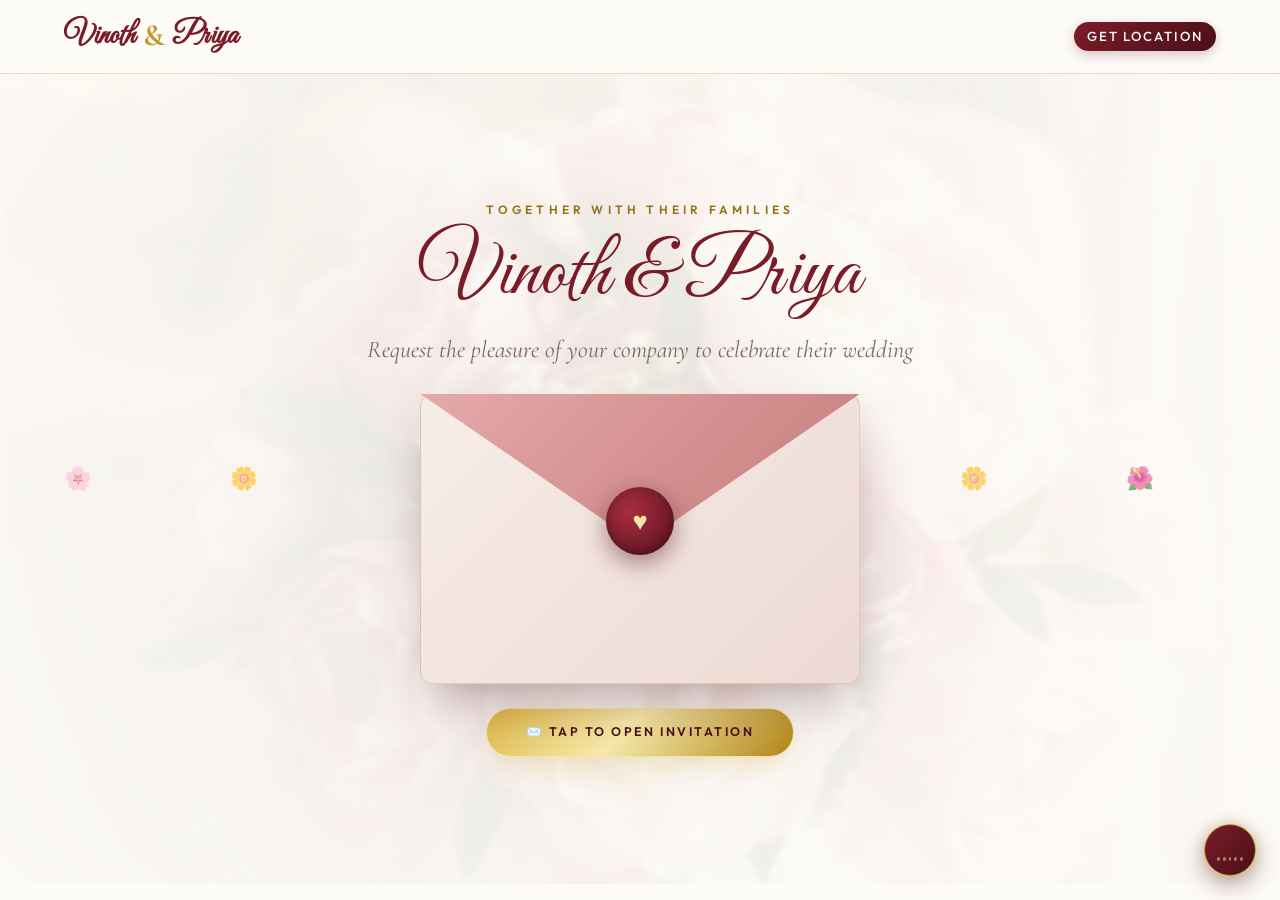
==== commit e84d6d00: "Bug Fixed" ====
--- a/index.html
+++ b/index.html
@@ -386,6 +386,8 @@
 <script src="https://cdn.jsdelivr.net/npm/bootstrap@5.3.3/dist/js/bootstrap.bundle.min.js"></script>
 <!-- Audio Engine -->
 <script src="js/audio-player.js"></script>
+<!-- Parallax Engine -->
+<script src="js/parallax.js"></script>
 <!-- Page Logic -->
 <script src="js/main.js"></script>
 </body>
--- a/css/style.css
+++ b/css/style.css
@@ -326,12 +326,19 @@
 
 .hero-bg {
   position: absolute;
-  inset: 0;
+  inset: -10% 0 -10% 0;
   background-size: cover;
   background-position: center;
   filter: blur(2px) brightness(0.9);
   opacity: 0.25;
   z-index: 0;
+  will-change: transform;
+}
+
+.parallax-card {
+  will-change: transform;
+  transform-style: preserve-3d;
+  transition: box-shadow 0.3s ease, border-color 0.3s ease;
 }
 
 .hero-overlay {
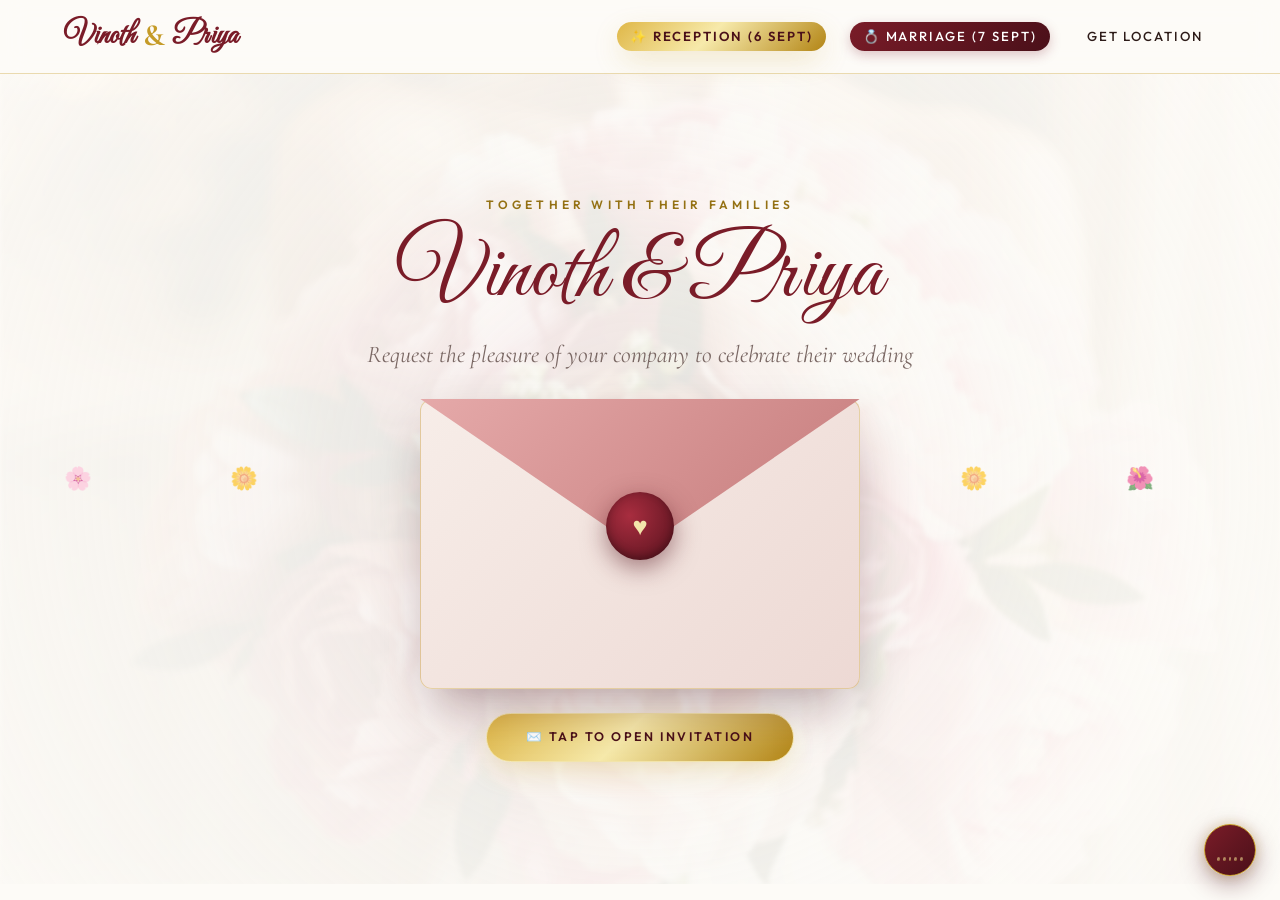
==== commit 91c31cbe: "Update 4" ====
--- a/index.html
+++ b/index.html
@@ -30,10 +30,9 @@
       Vinoth <span class="amp">&amp;</span> Priya
     </a>
     <ul class="nav-links">
-      <li><a href="https://maps.google.com/?q=Kadambur+Mariamman+Mandapam+Madipakkam+Chennai" target="_blank" rel="noopener noreferrer" class="nav-link-item nav-badge-marriage">Get Location</a></li>
-      <!-- <li><a href="reception.html" class="nav-link-item nav-badge-reception">✨ Reception (6 Sept)</a></li> -->
-      <!-- <li><a href="marriage.html" class="nav-link-item nav-badge-marriage">💍 Marriage (7 Sept)</a></li> -->
-      <!-- <li><a href="celebration.html" class="nav-link-item">❤️ Guest Book</a></li> -->
+      <li><a href="#reception-section" class="nav-link-item nav-badge-reception">✨ Reception (6 Sept)</a></li>
+      <li><a href="marriage.html" class="nav-link-item nav-badge-marriage">💍 Marriage (7 Sept)</a></li>
+      <li><a href="https://maps.google.com/?q=Kadambur+Mariamman+Mandapam+Madipakkam+Chennai" target="_blank" rel="noopener noreferrer" class="nav-link-item">Get Location</a></li>
     </ul>
   </nav>
 </header>
@@ -114,7 +113,7 @@
         </p>
 
         <div class="d-flex justify-content-center gap-3 mt-4 flex-wrap">
-          <a href="reception.html" class="btn-gold">Explore Reception Page ✨</a>
+          <a href="#reception-section" class="btn-gold">Explore Reception ✨</a>
           <a href="marriage.html" class="btn-royal">Explore Marriage Page 💍</a>
         </div>
       </div>
@@ -129,246 +128,163 @@
 ═══════════════════════════════════════════════════════ -->
 <div id="post-hero-sections">
 
-  <!-- ── DUAL COUNTDOWNS ── -->
-  <!-- <section class="countdown-section" aria-label="Countdown timers"> -->
-    <!-- <div class="container"> -->
-      <!-- <div class="text-center mb-5">
-        <p class="section-label">Counting Down To The Celebrations</p>
-        <h2 class="font-script display-4 text-primary">Moments Until We Say 'I Do'</h2>
-        <div class="gold-divider">
-          <span class="gold-line"></span>
-          <span class="icon">✨</span>
-          <span class="gold-line"></span>
-        </div>
-      </div> -->
-
-      <!-- <div class="row g-4 justify-content-center"> -->
-        <!-- Reception Countdown Card -->
-        <!-- <div class="col-lg-5 col-md-6">
-          <div class="event-countdown-wrapper text-center">
-            <div class="badge bg-warning text-dark px-3 py-2 rounded-pill text-uppercase tracking-widest mb-2" style="font-size:0.7rem;">
-              6th Sept 2026 • 6:30 PM
-            </div>
-            <h3 class="font-script fs-2 text-primary">Grand Reception</h3>
-            <p class="text-muted-fg small mb-3">An evening of music, feast &amp; celebration</p>
-            
-            <div class="countdown-box-grid">
-              <div class="countdown-box">
-                <div class="countdown-value" id="rcp-days">00</div>
-                <div class="countdown-label">Days</div>
-              </div>
-              <div class="countdown-box">
-                <div class="countdown-value" id="rcp-hours">00</div>
-                <div class="countdown-label">Hours</div>
-              </div>
-              <div class="countdown-box">
-                <div class="countdown-value" id="rcp-minutes">00</div>
-                <div class="countdown-label">Mins</div>
-              </div>
-              <div class="countdown-box">
-                <div class="countdown-value" id="rcp-seconds">00</div>
-                <div class="countdown-label">Secs</div>
-              </div>
-            </div>
-
-            <div class="mt-4">
-              <a href="reception.html" class="btn-outline-gold w-100">View Reception Details →</a>
-            </div>
+  <!-- ═══════════════════════════════════════════════════════
+       RECEPTION HERO BANNER
+  ═══════════════════════════════════════════════════════ -->
+  <section id="reception-section" class="page-hero">
+    <img src="assets/images/wedding-hero.jpg" alt="Grand Reception Stage" />
+    <div class="page-hero-overlay"></div>
+
+    <div class="page-hero-content scroll-fade-down">
+      <span
+        class="badge nav-badge-reception text-dark px-4 py-2 rounded-pill text-uppercase tracking-widest mb-3 border border-light">
+        Grand Evening Reception
+      </span>
+      <h1 class="font-script display-1 text-white mb-2">The Reception</h1>
+      <div class="font-serif fs-3 text-gold-light fst-italic">Priya &amp; Vinoth</div>
+
+      <div class="d-inline-flex align-items-center gap-3 mt-4 px-3 px-sm-4 py-3 rounded-4 mw-100"
+        style="background: rgba(40, 10, 20, 0.85); backdrop-filter: blur(10px); border: 1.5px solid var(--gold); max-width: 100%;">
+        <div>
+          <div class="tracking-widest text-uppercase text-gold" style="font-size: 0.75rem;">Reception Date</div>
+          <div class="font-body fs-4 text-white fw-bold">Sunday, 6th September 2026</div>
+          <div class="text-gold-light" style="font-size: 0.88rem;">6:30 PM Onwards</div>
+        </div>
+      </div>
+    </div>
+  </section>
+
+  <!-- ═══════════════════════════════════════════════════════
+       RECEPTION COUNTDOWN
+  ═══════════════════════════════════════════════════════ -->
+  <section class="py-5 scroll-fade-up" style="background: var(--cream);">
+    <div class="container text-center">
+      <p class="section-label">Counting Down To The Evening Gala</p>
+      <h2 class="font-script display-4 text-primary">An Evening To Remember</h2>
+
+      <div class="d-flex flex-wrap justify-content-center gap-3 mt-4">
+        <div class="countdown-box scroll-fade-zoom delay-1">
+          <div class="countdown-value" id="r-days">00</div>
+          <div class="countdown-label">Days</div>
+        </div>
+        <div class="countdown-box scroll-fade-zoom delay-2">
+          <div class="countdown-value" id="r-hours">00</div>
+          <div class="countdown-label">Hours</div>
+        </div>
+        <div class="countdown-box scroll-fade-zoom delay-3">
+          <div class="countdown-value" id="r-minutes">00</div>
+          <div class="countdown-label">Minutes</div>
+        </div>
+        <div class="countdown-box scroll-fade-zoom delay-4">
+          <div class="countdown-value" id="r-seconds">00</div>
+          <div class="countdown-label">Seconds</div>
+        </div>
+      </div>
+    </div>
+  </section>
+
+  <!-- ═══════════════════════════════════════════════════════
+       EVENING HIGHLIGHTS & PROGRAM
+  ═══════════════════════════════════════════════════════ -->
+  <section class="py-5">
+    <div class="container">
+      <div class="text-center mb-5 scroll-fade-up">
+        <p class="section-label">Evening Festivities</p>
+        <h2 class="font-script display-3 text-primary">Reception Schedule</h2>
+        <div class="gold-line"></div>
+      </div>
+
+      <div class="row g-4 justify-content-center">
+
+        <div class="col-md-4">
+          <div class="wedding-card scroll-fade-up delay-1 p-4 text-center h-100">
+            <div class="fs-1 mb-2">🍹</div>
+            <h3 class="font-script fs-2 text-primary">06:30 PM</h3>
+            <h4 class="font-serif fs-4 text-gold mb-2">Welcome Drinks</h4>
+            <p class="text-muted-fg small">
+              Warm reception welcome with traditional refreshments, rose garland greeting, and soft background
+              instrumental melody.
+            </p>
           </div>
-        </div> -->
-
-        <!-- Marriage Countdown Card -->
-        <!-- <div class="col-lg-5 col-md-6">
-          <div class="event-countdown-wrapper text-center">
-            <div class="badge bg-danger text-white px-3 py-2 rounded-pill text-uppercase tracking-widest mb-2" style="font-size:0.7rem;">
-              7th Sept 2026 • 6:00 AM
-            </div>
-            <h3 class="font-script fs-2 text-primary">Sacred Marriage (Muhurtham)</h3>
-            <p class="text-muted-fg small mb-3">Traditional wedding rituals &amp; blessings</p>
-            
-            <div class="countdown-box-grid">
-              <div class="countdown-box">
-                <div class="countdown-value" id="mar-days">00</div>
-                <div class="countdown-label">Days</div>
-              </div>
-              <div class="countdown-box">
-                <div class="countdown-value" id="mar-hours">00</div>
-                <div class="countdown-label">Hours</div>
-              </div>
-              <div class="countdown-box">
-                <div class="countdown-value" id="mar-minutes">00</div>
-                <div class="countdown-label">Mins</div>
-              </div>
-              <div class="countdown-box">
-                <div class="countdown-value" id="mar-seconds">00</div>
-                <div class="countdown-label">Secs</div>
-              </div>
-            </div>
-
-            <div class="mt-4">
-              <a href="marriage.html" class="btn-royal w-100">View Marriage Details →</a>
-            </div>
+        </div>
+
+        <div class="col-md-4">
+          <div class="wedding-card scroll-fade-up delay-2 p-4 text-center h-100">
+            <div class="fs-1 mb-2">👑</div>
+            <h3 class="font-script fs-2 text-primary">07:00 PM</h3>
+            <h4 class="font-serif fs-4 text-gold mb-2">Stage Couple Greeting</h4>
+            <p class="text-muted-fg small">
+              Grand entry of Priya &amp; Vinoth on the floral stage. Guest greetings, photo opportunities, and flower
+              showers.
+            </p>
           </div>
-        </div> -->
-      <!-- </div> -->
-    <!-- </div> -->
-  <!-- </section> -->
-
-
-  <!-- ── OUR STORY ── -->
-  <!-- <section class="py-5" style="background:var(--cream);" aria-labelledby="story-heading">
-    <div class="container">
-      <div class="row align-items-center g-5">
-        <div class="col-md-6">
-          <div class="position-relative">
-            <img
-              src="assets/images/wedding-couple.jpg"
-              alt="Priya and Vinoth"
-              loading="lazy"
-              class="img-fluid rounded-4 w-100 shadow-lg"
-              style="height:480px; object-fit:cover; border:3px solid var(--gold);"
-            />
+        </div>
+
+        <div class="col-md-4">
+          <div class="wedding-card scroll-fade-up delay-3 p-4 text-center h-100">
+            <div class="fs-1 mb-2">🍲</div>
+            <h3 class="font-script fs-2 text-primary">08:00 PM Onwards</h3>
+            <h4 class="font-serif fs-4 text-gold mb-2">Gala Dinner Buffet</h4>
+            <p class="text-muted-fg small">
+              Extravagant dinner spread featuring authentic South Indian delicacies, live counters, sweets, and dessert
+              buffet.
+            </p>
           </div>
         </div>
-        <div class="col-md-6">
-          <p class="section-label mb-1">Our Journey Together</p>
-          <h2 id="story-heading" class="font-script mb-3 text-primary" style="font-size:3.4rem;">Priya &amp; Vinoth</h2>
-          <p class="font-serif fs-5 lh-lg">
-            From quiet glances to endless laughter, our story has been built on shared dreams, respect, and unconditional love.
-            As we step into this beautiful new chapter of marriage, we want you to be a part of our joy and celebration.
+
+      </div>
+    </div>
+  </section>
+
+  <!-- ═══════════════════════════════════════════════════════
+       ATTIRE & THEME
+  ═══════════════════════════════════════════════════════ -->
+  <section class="py-5 scroll-fade-up" style="background: var(--cream);">
+    <div class="container text-center">
+      <div class="row justify-content-center">
+        <div class="col-lg-8">
+          <p class="section-label">Dress Code &amp; Theme</p>
+          <h2 class="font-script display-4 text-primary mb-3">Royal Festive Attire</h2>
+          <div class="gold-line my-3"></div>
+          <p class="font-serif fs-5 text-muted-fg">
+            We invite our dear family and friends to dress up in vibrant traditional attire or formal evening wear for
+            our special celebration night!
           </p>
-          <p class="font-serif fst-italic text-muted-fg mt-3">
-            "With the blessings of our parents and loved ones, we welcome you to grace our wedding ceremony and shower your blessings upon us."
-          </p>
-        </div>
-      </div>
-    </div>
-  </section> -->
-
-
-  <!-- ── DEDICATED EVENT CARDS NAVIGATION ── -->
-  <!-- <section class="py-5" aria-labelledby="events-heading"> -->
-    <!-- <div class="container">
-      <div class="text-center mb-5">
-        <p class="section-label">Explore Dedicated Pages</p>
-        <h2 id="events-heading" class="font-script display-3 text-primary">The Main Events</h2>
-        <p class="text-muted-fg font-serif fs-5">Click below to navigate to the individual pages for Reception and Marriage</p>
-      </div> -->
-
-      <!-- <div class="row g-4 justify-content-center"> -->
-        <!-- Reception Card -->
-        <!-- <div class="col-md-6 col-lg-5">
-          <div class="event-card">
-            <div class="event-card-img-wrapper">
-              <img src="assets/images/reception-hero.png" alt="Grand Reception" />
-              <span class="event-card-badge">6 Sept 2026</span>
-            </div>
-            <div class="event-card-body">
-              <h3 class="font-script text-primary mb-2" style="font-size: 2.5rem;">Grand Reception</h3>
-              <div class="gold-line mb-3"></div>
-              <p class="text-muted-fg mb-2"><strong>Time:</strong> 6:30 PM Onwards</p>
-              <p class="text-muted-fg mb-3"><strong>Highlights:</strong> Evening Gala, Musical Orchestra, Grand Dinner &amp; Photography Session</p>
-              <div class="mt-auto">
-                <a href="reception.html" class="btn-gold w-100">Go to Reception Page ✨</a>
-              </div>
-            </div>
-          </div> -->
-        <!-- </div> -->
-
-        <!-- Marriage Card -->
-        <!-- <div class="col-md-6 col-lg-5">
-          <div class="event-card">
-            <div class="event-card-img-wrapper">
-              <img src="assets/images/marriage-hero.png" alt="Sacred Marriage" />
-              <span class="event-card-badge" style="background:var(--primary); color:#fff;">7 Sept 2026</span>
-            </div>
-            <div class="event-card-body">
-              <h3 class="font-script text-primary mb-2" style="font-size: 2.5rem;">Sacred Marriage</h3>
-              <div class="gold-line mb-3"></div>
-              <p class="text-muted-fg mb-2"><strong>Muhurtham Time:</strong> 6:00 AM – 7:30 AM</p>
-              <p class="text-muted-fg mb-3"><strong>Highlights:</strong> Traditional Tamil Brahmin Rituals, Mangalya Dharanam &amp; Traditional Feast</p>
-              <div class="mt-auto">
-                <a href="marriage.html" class="btn-royal w-100">Go to Marriage Page 💍</a>
-              </div>
-            </div>
-          </div>
-        </div> -->
-      <!-- </div> -->
-    <!-- </div> -->
-  <!-- </section> -->
-
-
-  <!-- ── VENUE LOCATION SPOTLIGHT ── -->
-  <!-- <section class="py-5" style="background:var(--cream);" aria-labelledby="venue-heading">
-    <div class="container">
-      <div class="venue-card text-center">
-        <p class="section-label text-gold mb-2">Celebration Venue</p>
-        <h2 id="venue-heading" class="font-script display-3 mb-3 text-white">Kadambur Mariamman Mandapam</h2>
+        </div>
+      </div>
+    </div>
+  </section>
+
+  <!-- ═══════════════════════════════════════════════════════
+       VENUE SPOTLIGHT & MAPS
+  ═══════════════════════════════════════════════════════ -->
+  <section class="py-5" style="background: var(--cream);">
+    <div class="container text-center">
+      <div class="venue-card scroll-fade-zoom">
+        <p class="section-label text-gold">Celebration Venue</p>
+        <h2 class="font-script display-3 text-white">Kadambur Mariamman Mandapam</h2>
+        <p class="font-serif fs-4 text-white opacity-90 mb-3">Madipakkam, Chennai, Tamil Nadu</p>
         <div class="gold-line my-3"></div>
-        <p class="font-serif fs-4 text-white opacity-90 mb-4">
-          📍 Madipakkam, Chennai, Tamil Nadu
+        <p class="text-gold-light max-w-600 mx-auto mb-4">
+          Join us on 6th &amp; 7th September 2026 at Kadambur Mariamman Mandapam to bestow your blessings upon Priya &amp; Vinoth!
         </p>
-        <p class="font-body text-gold-light max-w-600 mx-auto mb-4" style="font-size: 0.95rem;">
-          Both the Grand Reception (6 Sept) and Marriage Muhurtham (7 Sept) will take place at Kadambur Mariamman Mandapam, Madipakkam.
-        </p>
-
-        <div class="d-flex justify-content-center gap-3 flex-wrap">
-          <a href="https://maps.google.com/?q=Kadambur+Mariamman+Mandapam+Madipakkam+Chennai" target="_blank" rel="noopener" class="btn-gold">
-            📍 Open in Google Maps
-          </a>
-          <a href="reception.html" class="btn-outline-gold style-white" style="color:#fff; border-color:#fff;">
-            Get Travel Directions
-          </a>
-        </div>
-      </div>
-    </div>
-  </section> -->
-
-
-  <!-- ── RSVP ── -->
-  <!-- <section class="py-5" aria-labelledby="rsvp-heading">
-    <div class="container">
-      <div class="row justify-content-center">
-        <div class="col-lg-6 col-md-8 text-center">
-          <p class="section-label mb-2">Kindly Respond</p>
-          <h2 id="rsvp-heading" class="font-script display-3 text-primary mb-3">RSVP</h2>
-          <p class="font-serif fs-5 mb-4 text-muted-fg">Please confirm your presence to help us prepare for your arrival.</p>
-
-          <form id="rsvp-form" class="text-start p-4 rounded-4 shadow-sm bg-white border border-warning" novalidate>
-            <div class="mb-3">
-              <label for="rsvp-name" class="form-label text-uppercase small tracking-widest fw-semibold">Your Full Name</label>
-              <input type="text" id="rsvp-name" class="wedding-input" placeholder="e.g. Anand &amp; Family" required />
-            </div>
-            <div class="mb-3">
-              <label for="rsvp-event" class="form-label text-uppercase small tracking-widest fw-semibold">Events Attending</label>
-              <select id="rsvp-event" class="wedding-input">
-                <option value="Both Events">Both Reception (6 Sept) &amp; Marriage (7 Sept)</option>
-                <option value="Reception Only">Reception Only (6 Sept Evening)</option>
-                <option value="Marriage Only">Marriage Only (7 Sept Morning)</option>
-              </select>
-            </div>
-            <div class="mb-4">
-              <label for="rsvp-guests" class="form-label text-uppercase small tracking-widest fw-semibold">Number of Guests</label>
-              <select id="rsvp-guests" class="wedding-input">
-                <option value="1">1 Person</option>
-                <option value="2">2 Persons</option>
-                <option value="3">3 Persons</option>
-                <option value="4+">4 or More Persons</option>
-              </select>
-            </div>
-            <button type="submit" class="btn-gold w-100">Send Response 💐</button>
-          </form>
-        </div>
-      </div>
-    </div>
-  </section> -->
-
-
-  <!-- ── FOOTER ── -->
-  <!-- <footer class="py-4 text-center border-top">
+
+        <a href="https://maps.google.com/?q=Kadambur+Mariamman+Mandapam+Madipakkam+Chennai" target="_blank"
+          rel="noopener" class="btn-gold">
+          📍 Open Google Maps Directions
+        </a>
+      </div>
+    </div>
+  </section>
+
+  <!-- ═══════════════════════════════════════════════════════
+       FOOTER
+  ═══════════════════════════════════════════════════════ -->
+  <footer class="py-4 text-center border-top">
     <div class="font-script fs-1 text-primary">With Love, Priya &amp; Vinoth</div>
-    <div class="text-muted-fg small mt-1">Built by <a href="https://nexusgrid.com" target="_blank" rel="noopener noreferrer" class="text-decoration-underline">NexusGrid Labs</a></div>
-  </footer> -->
+    <div class="text-muted-fg bold mt-1">Built by <strong><a href="https://nexusgrid.com" target="_blank"
+        rel="noopener noreferrer" class="text-decoration-underline" style="color: var(--gold); ">NexusGrid Labs</a></strong></div>
+  </footer>
 
 </div><!-- /#post-hero-sections -->
 <!-- Background Music Toggle Icon -->
--- a/css/style.css
+++ b/css/style.css
@@ -634,7 +634,37 @@
   position: relative;
   z-index: 2;
   max-width: 800px;
+  width: 100%;
   padding: 3rem 1.5rem;
+  box-sizing: border-box;
+}
+
+/* ── Marriage Page – Date Badge (responsive) ── */
+.marriage-date-badge {
+  display: inline-flex;
+  flex-direction: column;
+  align-items: center;
+  gap: 0.25rem;
+  padding: 1rem 2rem;
+  border-radius: 16px;
+  background: rgba(74, 16, 25, 0.82);
+  backdrop-filter: blur(12px);
+  -webkit-backdrop-filter: blur(12px);
+  border: 1.5px solid var(--gold);
+  max-width: 100%;
+  box-sizing: border-box;
+  text-align: center;
+}
+
+@media (max-width: 480px) {
+  .marriage-date-badge {
+    padding: 0.85rem 1.25rem;
+    width: 100%;
+    border-radius: 12px;
+  }
+  .marriage-date-badge .font-body.fs-4 {
+    font-size: 1rem !important;
+  }
 }
 
 /* ── Ritual & Event Timeline ── */
@@ -746,46 +776,242 @@
   box-shadow: 0 0 0 3px rgba(197, 155, 39, 0.2);
 }
 
-/* ── Media Queries ── */
+/* ── Fluid Typography & Scaling ── */
+.display-1 { font-size: clamp(2.4rem, 7.5vw, 5.5rem) !important; }
+.display-2 { font-size: clamp(2.1rem, 6.5vw, 4.5rem) !important; }
+.display-3 { font-size: clamp(1.8rem, 5.5vw, 3.8rem) !important; }
+.display-4 { font-size: clamp(1.6rem, 4.5vw, 3.0rem) !important; }
+
+/* ── Universal Media Queries & Breakpoints ── */
+
+/* Tablet & Mobile Navigation & Components (< 768px) */
 @media (max-width: 768px) {
   .wedding-nav {
     flex-direction: column;
-    gap: 0.8rem;
+    gap: 0.7rem;
+    padding: 0.6rem 1rem;
   }
   
+  .nav-brand {
+    font-size: 1.6rem;
+  }
+
   .nav-links {
-    gap: 0.5rem;
+    gap: 0.4rem;
     flex-wrap: wrap;
     justify-content: center;
   }
 
   .nav-link-item {
     font-size: 0.72rem;
-    padding: 0.3rem 0.6rem;
+    padding: 0.35rem 0.7rem;
+  }
+
+  .venue-card {
+    padding: 2.2rem 1.4rem;
+    border-radius: 16px;
+  }
+
+  .event-card-body {
+    padding: 1.4rem 1.2rem;
   }
 
   .ritual-timeline::before {
-    left: 20px;
+    left: 18px;
   }
 
   .timeline-item, .timeline-item:nth-child(even) {
-    padding-left: 50px;
+    padding-left: 48px;
     padding-right: 0;
     justify-content: flex-start;
+    margin-bottom: 1.75rem;
   }
 
   .timeline-dot {
-    left: 20px;
+    left: 18px;
+    width: 28px;
+    height: 28px;
+    font-size: 0.75rem;
   }
 
   .timeline-content {
     width: 100%;
+    padding: 1.15rem;
   }
 
   #music-player {
     bottom: 1rem;
     right: 1rem;
-    width: 46px;
-    height: 46px;
-  }
-}
+    width: 44px;
+    height: 44px;
+  }
+
+  #music-bars {
+    height: 18px;
+    width: 22px;
+  }
+}
+
+/* Mobile Devices (< 576px) */
+@media (max-width: 576px) {
+  .btn-gold, .btn-royal, .btn-outline-gold {
+    padding: 0.75rem 1.4rem;
+    font-size: 0.72rem;
+    letter-spacing: 0.14em;
+    width: 100%;
+  }
+
+  .gold-divider {
+    margin: 1rem 0;
+  }
+}
+
+/* Small Smartphone Viewports (< 480px) */
+@media (max-width: 480px) {
+  .hero-section {
+    min-height: 85vh;
+    padding: 2rem 0.5rem;
+  }
+
+  .envelope-stage {
+    width: min(330px, 94vw);
+    height: 235px;
+  }
+
+  .env-card {
+    inset: 12px;
+  }
+
+  .env-card.open {
+    transform: translateY(-165px) scale(1.02);
+  }
+
+  .env-seal {
+    width: 56px;
+    height: 56px;
+    font-size: 1.3rem;
+  }
+
+  .page-hero {
+    min-height: 42vh;
+  }
+
+  .page-hero-content {
+    padding: 2rem 1rem;
+  }
+
+  .countdown-box-grid,
+  .d-flex.flex-wrap.justify-content-center.gap-3 {
+    gap: 0.4rem !important;
+  }
+
+  .countdown-box {
+    min-width: 58px;
+    padding: 0.55rem 0.35rem;
+    border-radius: 8px;
+  }
+
+  .countdown-value {
+    font-size: 1.55rem;
+  }
+
+  .countdown-label {
+    font-size: 0.52rem;
+    letter-spacing: 0.12em;
+  }
+
+  .venue-card {
+    padding: 1.75rem 1rem;
+  }
+
+  .section-label {
+    font-size: 0.68rem;
+    letter-spacing: 0.22em;
+  }
+}
+
+/* Extra-Small Mobile Screens (< 360px) */
+@media (max-width: 360px) {
+  .envelope-stage {
+    width: 290px;
+    height: 215px;
+  }
+
+  .env-card.open {
+    transform: translateY(-145px) scale(1.0);
+  }
+
+  .countdown-box {
+    min-width: 52px;
+    padding: 0.45rem 0.25rem;
+  }
+
+  .countdown-value {
+    font-size: 1.35rem;
+  }
+}
+
+/* ═══════════════════════════════════════════════════════
+   SCROLLING FADE-IN & FADE-OUT ENGINE STYLES
+   ═══════════════════════════════════════════════════════ */
+.scroll-fade {
+  opacity: 0;
+  transform: translateY(35px) scale(0.98);
+  transition: opacity 0.75s cubic-bezier(0.16, 1, 0.3, 1), 
+              transform 0.75s cubic-bezier(0.16, 1, 0.3, 1);
+  will-change: opacity, transform;
+}
+
+/* Visible State when scrolled into view */
+.scroll-fade.scroll-visible {
+  opacity: 1;
+  transform: translateY(0) scale(1);
+}
+
+/* Fade Direction Variants – all start invisible */
+.scroll-fade-up,
+.scroll-fade-down,
+.scroll-fade-left,
+.scroll-fade-right,
+.scroll-fade-zoom {
+  opacity: 0;
+  transition: opacity 0.75s cubic-bezier(0.16, 1, 0.3, 1),
+              transform 0.75s cubic-bezier(0.16, 1, 0.3, 1);
+  will-change: opacity, transform;
+}
+
+.scroll-fade-up    { transform: translateY(45px); }
+.scroll-fade-down  { transform: translateY(-45px); }
+.scroll-fade-left  { transform: translateX(-45px); }
+.scroll-fade-right { transform: translateX(45px); }
+.scroll-fade-zoom  { transform: scale(0.92); }
+
+.scroll-fade-up.scroll-visible,
+.scroll-fade-down.scroll-visible,
+.scroll-fade-left.scroll-visible,
+.scroll-fade-right.scroll-visible,
+.scroll-fade-zoom.scroll-visible {
+  opacity: 1;
+  transform: translate(0, 0) scale(1);
+}
+
+/* Staggered transition delays for grid elements & cards */
+.delay-1, [data-delay="1"] { transition-delay: 0.1s; }
+.delay-2, [data-delay="2"] { transition-delay: 0.2s; }
+.delay-3, [data-delay="3"] { transition-delay: 0.3s; }
+.delay-4, [data-delay="4"] { transition-delay: 0.4s; }
+.delay-5, [data-delay="5"] { transition-delay: 0.5s; }
+
+/* Reduced motion preference respect */
+@media (prefers-reduced-motion: reduce) {
+  .scroll-fade,
+  .scroll-fade-up,
+  .scroll-fade-down,
+  .scroll-fade-left,
+  .scroll-fade-right,
+  .scroll-fade-zoom {
+    transition: opacity 0.3s ease !important;
+    transform: none !important;
+  }
+}
+
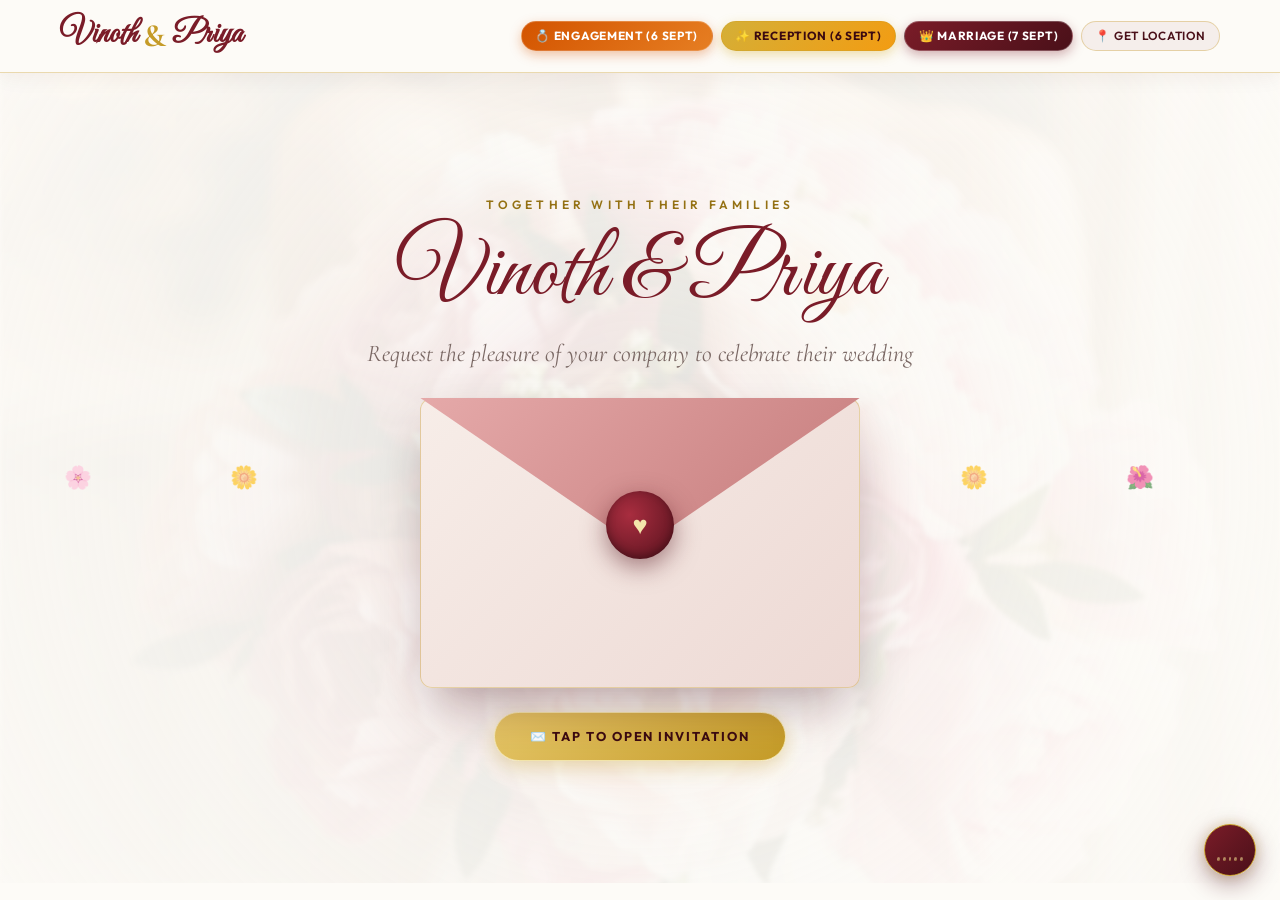
==== commit 57e532d0: "final Update" ====
--- a/index.html
+++ b/index.html
@@ -30,9 +30,10 @@
       Vinoth <span class="amp">&amp;</span> Priya
     </a>
     <ul class="nav-links">
-      <li><a href="#reception-section" class="nav-link-item nav-badge-reception">✨ Reception (6 Sept)</a></li>
-      <li><a href="marriage.html" class="nav-link-item nav-badge-marriage">💍 Marriage (7 Sept)</a></li>
-      <li><a href="https://maps.google.com/?q=Kadambur+Mariamman+Mandapam+Madipakkam+Chennai" target="_blank" rel="noopener noreferrer" class="nav-link-item">Get Location</a></li>
+      <li><a href="#engagement-section" class="nav-link-item nav-badge-engagement">💍 Engagement (6 Sept)</a></li>
+      <li><a href="reception.html" class="nav-link-item nav-badge-reception">✨ Reception (6 Sept)</a></li>
+      <li><a href="marriage.html" class="nav-link-item nav-badge-marriage">👑 Marriage (7 Sept)</a></li>
+      <li><a href="https://maps.google.com/?q=Kadambur+Mariamman+Mandapam+Madipakkam+Chennai" target="_blank" rel="noopener noreferrer" class="nav-link-item nav-location-btn">📍 Get Location</a></li>
     </ul>
   </nav>
 </header>
@@ -112,10 +113,11 @@
           "Two souls with but a single thought, two hearts that beat as one. Join us as we step into our beautiful forever."
         </p>
 
-        <div class="d-flex justify-content-center gap-3 mt-4 flex-wrap">
-          <a href="#reception-section" class="btn-gold">Explore Reception ✨</a>
-          <a href="marriage.html" class="btn-royal">Explore Marriage Page 💍</a>
-        </div>
+        <!-- <div class="d-flex justify-content-center gap-3 mt-4 flex-wrap">
+          <a href="#engagement-section" class="btn-engagement">Engagement 💍</a>
+          <a href="reception.html" class="btn-gold">Reception ✨</a>
+          <a href="marriage.html" class="btn-royal">Marriage 👑</a>
+        </div> -->
       </div>
     </div><!-- /#invite-details -->
 
@@ -129,54 +131,120 @@
 <div id="post-hero-sections">
 
   <!-- ═══════════════════════════════════════════════════════
-       RECEPTION HERO BANNER
-  ═══════════════════════════════════════════════════════ -->
-  <section id="reception-section" class="page-hero">
-    <img src="assets/images/wedding-hero.jpg" alt="Grand Reception Stage" />
+       CHRONOLOGICAL EVENTS SHOWCASE
+  ═══════════════════════════════════════════════════════ -->
+  <section class="py-5" style="background: var(--cream);">
+    <div class="container text-center">
+      <div class="mb-5 scroll-fade-up">
+        <p class="section-label">Celebrations Begin</p>
+        <h2 class="font-script display-3 text-primary">Wedding Events &amp; Schedule</h2>
+        <div class="gold-line"></div>
+      </div>
+
+      <div class="row g-4 justify-content-center">
+
+        <!-- 1. Engagement Card -->
+        <div class="col-md-4">
+          <div class="event-card scroll-fade-up delay-1">
+            <div class="event-card-img-wrapper">
+              <img src="assets/images/wedding-Engagement.png" alt="Engagement Ceremony" />
+              <span class="event-card-badge nav-badge-engagement">Engagement • 6 Sept</span>
+            </div>
+            <div class="event-card-body text-center">
+              <h3 class="font-script fs-2 text-primary mb-1">The Engagement</h3>
+              <p class="font-serif text-gold fw-bold mb-2">Sunday, 6th Sept • 1:30 PM Onwards</p>
+              <p class="text-muted-fg small mb-4">Auspicious Nichayathartham, formal exchange of rings &amp; family blessings.</p>
+              <a href="engagement.html" class="btn-engagement mt-auto">Explore Engagement 💍</a>
+            </div>
+          </div>
+        </div>
+
+        <!-- 2. Reception Card -->
+        <div class="col-md-4">
+          <div class="event-card scroll-fade-up delay-2">
+            <div class="event-card-img-wrapper">
+              <img src="assets/images/wedding-hero.jpg" alt="Grand Reception" />
+              <span class="event-card-badge nav-badge-reception">Reception • 6 Sept</span>
+            </div>
+            <div class="event-card-body text-center">
+              <h3 class="font-script fs-2 text-primary mb-1">The Reception</h3>
+              <p class="font-serif text-gold fw-bold mb-2">Sunday, 6th Sept • 6:00 PM Onwards</p>
+              <p class="text-muted-fg small mb-4">Gala evening festivities, floral stage greetings &amp; grand dinner buffet.</p>
+              <a href="reception.html" class="btn-gold mt-auto">Explore Reception ✨</a>
+            </div>
+          </div>
+        </div>
+
+        <!-- 3. Marriage Card -->
+        <div class="col-md-4">
+          <div class="event-card scroll-fade-up delay-3">
+            <div class="event-card-img-wrapper">
+              <img src="assets/images/vg.png" alt="Sacred Marriage" />
+              <span class="event-card-badge nav-badge-marriage">Marriage • 7 Sept</span>
+            </div>
+            <div class="event-card-body text-center">
+              <h3 class="font-script fs-2 text-primary mb-1">Sacred Marriage</h3>
+              <p class="font-serif text-gold fw-bold mb-2">Monday, 7th Sept • 9:00 AM – 10:00 AM</p>
+              <p class="text-muted-fg small mb-4">Kasi Yatra, Oonjal, Mangalya Dharanam &amp; South Indian wedding feast.</p>
+              <a href="marriage.html" class="btn-royal mt-auto">Explore Marriage 👑</a>
+            </div>
+          </div>
+        </div>
+
+      </div>
+    </div>
+  </section>
+
+
+  <!-- ═══════════════════════════════════════════════════════
+       ENGAGEMENT HERO BANNER SECTION
+  ═══════════════════════════════════════════════════════ -->
+  <section id="engagement-section" class="page-hero">
+    <img src="assets/images/wedding-Engagement.png" alt="Engagement Ceremony Stage" />
     <div class="page-hero-overlay"></div>
 
     <div class="page-hero-content scroll-fade-down">
       <span
-        class="badge nav-badge-reception text-dark px-4 py-2 rounded-pill text-uppercase tracking-widest mb-3 border border-light">
-        Grand Evening Reception
+        class="badge nav-badge-engagement text-white px-4 py-2 rounded-pill text-uppercase tracking-widest mb-3 border border-light">
+        Auspicious Ring Exchange &amp; Nichayathartham
       </span>
-      <h1 class="font-script display-1 text-white mb-2">The Reception</h1>
+      <h1 class="font-script display-1 text-white mb-2">The Engagement</h1>
       <div class="font-serif fs-3 text-gold-light fst-italic">Priya &amp; Vinoth</div>
 
       <div class="d-inline-flex align-items-center gap-3 mt-4 px-3 px-sm-4 py-3 rounded-4 mw-100"
         style="background: rgba(40, 10, 20, 0.85); backdrop-filter: blur(10px); border: 1.5px solid var(--gold); max-width: 100%;">
         <div>
-          <div class="tracking-widest text-uppercase text-gold" style="font-size: 0.75rem;">Reception Date</div>
+          <div class="tracking-widest text-uppercase text-gold" style="font-size: 0.75rem;">Engagement Date &amp; Time</div>
           <div class="font-body fs-4 text-white fw-bold">Sunday, 6th September 2026</div>
-          <div class="text-gold-light" style="font-size: 0.88rem;">6:30 PM Onwards</div>
-        </div>
-      </div>
-    </div>
-  </section>
-
-  <!-- ═══════════════════════════════════════════════════════
-       RECEPTION COUNTDOWN
+          <div class="text-gold-light" style="font-size: 0.88rem;">Timing: 1:30 PM Onwards</div>
+        </div>
+      </div>
+    </div>
+  </section>
+
+  <!-- ═══════════════════════════════════════════════════════
+       ENGAGEMENT COUNTDOWN
   ═══════════════════════════════════════════════════════ -->
   <section class="py-5 scroll-fade-up" style="background: var(--cream);">
     <div class="container text-center">
-      <p class="section-label">Counting Down To The Evening Gala</p>
-      <h2 class="font-script display-4 text-primary">An Evening To Remember</h2>
+      <p class="section-label">Counting Down To The Ring Exchange</p>
+      <h2 class="font-script display-4 text-primary">The Engagement Celebration</h2>
 
       <div class="d-flex flex-wrap justify-content-center gap-3 mt-4">
         <div class="countdown-box scroll-fade-zoom delay-1">
-          <div class="countdown-value" id="r-days">00</div>
+          <div class="countdown-value" id="e-days">00</div>
           <div class="countdown-label">Days</div>
         </div>
         <div class="countdown-box scroll-fade-zoom delay-2">
-          <div class="countdown-value" id="r-hours">00</div>
+          <div class="countdown-value" id="e-hours">00</div>
           <div class="countdown-label">Hours</div>
         </div>
         <div class="countdown-box scroll-fade-zoom delay-3">
-          <div class="countdown-value" id="r-minutes">00</div>
+          <div class="countdown-value" id="e-minutes">00</div>
           <div class="countdown-label">Minutes</div>
         </div>
         <div class="countdown-box scroll-fade-zoom delay-4">
-          <div class="countdown-value" id="r-seconds">00</div>
+          <div class="countdown-value" id="e-seconds">00</div>
           <div class="countdown-label">Seconds</div>
         </div>
       </div>
@@ -184,50 +252,58 @@
   </section>
 
   <!-- ═══════════════════════════════════════════════════════
-       EVENING HIGHLIGHTS & PROGRAM
+       ENGAGEMENT SCHEDULE & RITUALS
   ═══════════════════════════════════════════════════════ -->
   <section class="py-5">
     <div class="container">
       <div class="text-center mb-5 scroll-fade-up">
-        <p class="section-label">Evening Festivities</p>
-        <h2 class="font-script display-3 text-primary">Reception Schedule</h2>
+        <p class="section-label">Ceremonial Schedule</p>
+        <h2 class="font-script display-3 text-primary">Engagement Schedule</h2>
         <div class="gold-line"></div>
       </div>
 
       <div class="row g-4 justify-content-center">
 
-        <div class="col-md-4">
+        <div class="col-md-3 col-sm-6">
           <div class="wedding-card scroll-fade-up delay-1 p-4 text-center h-100">
-            <div class="fs-1 mb-2">🍹</div>
-            <h3 class="font-script fs-2 text-primary">06:30 PM</h3>
-            <h4 class="font-serif fs-4 text-gold mb-2">Welcome Drinks</h4>
+            <div class="fs-1 mb-2">💐</div>
+            <h3 class="font-script fs-2 text-primary">01:30 PM</h3>
+            <h4 class="font-serif fs-5 text-gold mb-2">Guest Welcome</h4>
             <p class="text-muted-fg small">
-              Warm reception welcome with traditional refreshments, rose garland greeting, and soft background
-              instrumental melody.
+              Warm reception with welcome garlands, rose water, and refreshing drinks.
             </p>
           </div>
         </div>
 
-        <div class="col-md-4">
+        <div class="col-md-3 col-sm-6">
           <div class="wedding-card scroll-fade-up delay-2 p-4 text-center h-100">
+            <div class="fs-1 mb-2">💍</div>
+            <h3 class="font-script fs-2 text-primary">02:00 PM</h3>
+            <h4 class="font-serif fs-5 text-gold mb-2">Ring Exchange</h4>
+            <p class="text-muted-fg small">
+              Formal Nichayathartham, ring exchange &amp; Lagna Patrika reading.
+            </p>
+          </div>
+        </div>
+
+        <div class="col-md-3 col-sm-6">
+          <div class="wedding-card scroll-fade-up delay-3 p-4 text-center h-100">
             <div class="fs-1 mb-2">👑</div>
-            <h3 class="font-script fs-2 text-primary">07:00 PM</h3>
-            <h4 class="font-serif fs-4 text-gold mb-2">Stage Couple Greeting</h4>
+            <h3 class="font-script fs-2 text-primary">03:00 PM</h3>
+            <h4 class="font-serif fs-5 text-gold mb-2">Stage Blessings</h4>
             <p class="text-muted-fg small">
-              Grand entry of Priya &amp; Vinoth on the floral stage. Guest greetings, photo opportunities, and flower
-              showers.
+              Photography sessions with family, elders &amp; flower showers.
             </p>
           </div>
         </div>
 
-        <div class="col-md-4">
-          <div class="wedding-card scroll-fade-up delay-3 p-4 text-center h-100">
-            <div class="fs-1 mb-2">🍲</div>
-            <h3 class="font-script fs-2 text-primary">08:00 PM Onwards</h3>
-            <h4 class="font-serif fs-4 text-gold mb-2">Gala Dinner Buffet</h4>
+        <div class="col-md-3 col-sm-6">
+          <div class="wedding-card scroll-fade-up delay-4 p-4 text-center h-100">
+            <div class="fs-1 mb-2">☕</div>
+            <h3 class="font-script fs-2 text-primary">03:30 PM</h3>
+            <h4 class="font-serif fs-5 text-gold mb-2">High Tea Feast</h4>
             <p class="text-muted-fg small">
-              Extravagant dinner spread featuring authentic South Indian delicacies, live counters, sweets, and dessert
-              buffet.
+              Delightful South Indian savories, celebratory sweets &amp; hot tea/coffee.
             </p>
           </div>
         </div>
@@ -247,8 +323,8 @@
           <h2 class="font-script display-4 text-primary mb-3">Royal Festive Attire</h2>
           <div class="gold-line my-3"></div>
           <p class="font-serif fs-5 text-muted-fg">
-            We invite our dear family and friends to dress up in vibrant traditional attire or formal evening wear for
-            our special celebration night!
+            We invite our dear family and friends to dress up in vibrant traditional attire or elegant pastel wear for
+            our special celebration!
           </p>
         </div>
       </div>
--- a/css/style.css
+++ b/css/style.css
@@ -68,10 +68,11 @@
   position: sticky;
   top: 0;
   z-index: 1000;
-  background: rgba(253, 251, 247, 0.88);
+  background: rgba(253, 251, 247, 0.95);
   backdrop-filter: blur(14px);
   -webkit-backdrop-filter: blur(14px);
   border-bottom: 1px solid var(--border-gold);
+  box-shadow: 0 4px 20px rgba(74, 16, 25, 0.06);
   transition: all 0.3s ease;
 }
 
@@ -79,20 +80,23 @@
   display: flex;
   align-items: center;
   justify-content: space-between;
-  padding: 0.75rem 1.5rem;
+  padding: 0.65rem 1.25rem;
   max-width: 1200px;
   margin: 0 auto;
+  flex-wrap: wrap;
+  gap: 0.5rem;
 }
 
 .nav-brand {
   font-family: var(--font-script);
-  font-size: 1.9rem;
+  font-size: 2rem;
   color: var(--primary);
   text-decoration: none;
   font-weight: bold;
   display: flex;
   align-items: center;
-  gap: 0.5rem;
+  gap: 0.4rem;
+  white-space: nowrap;
 }
 
 .nav-brand span.amp {
@@ -103,108 +107,238 @@
 .nav-links {
   display: flex;
   align-items: center;
-  gap: 1.5rem;
+  gap: 0.4rem 0.5rem;
   list-style: none;
   margin: 0;
   padding: 0;
+  flex-wrap: wrap;
+  justify-content: center;
 }
 
 .nav-link-item {
   font-family: var(--font-body);
-  font-size: 0.82rem;
+  font-size: 0.74rem;
   text-transform: uppercase;
-  letter-spacing: 0.15em;
+  letter-spacing: 0.06em;
   color: var(--foreground);
   text-decoration: none;
-  padding: 0.4rem 0.8rem;
-  border-radius: 20px;
-  transition: all 0.25s ease;
-  font-weight: 500;
-}
-
-.nav-link-item:hover, .nav-link-item.active {
+  padding: 0.42rem 0.85rem;
+  border-radius: 9999px;
+  transition: all 0.25s cubic-bezier(0.2, 0.8, 0.2, 1);
+  font-weight: 600;
+  white-space: nowrap;
+  display: inline-flex;
+  align-items: center;
+  justify-content: center;
+  border: 1px solid transparent;
+  line-height: 1.2;
+}
+
+.nav-link-item:hover {
   color: var(--primary);
-  background: rgba(197, 155, 39, 0.12);
+  background: rgba(197, 155, 39, 0.15);
+  border-color: var(--border-gold);
+  transform: translateY(-1px);
+}
+
+/* Distinct, Vibrant, High-Contrast Badges */
+.nav-badge-engagement {
+  background: linear-gradient(135deg, #d35400 0%, #e67e22 100%);
+  color: #ffffff !important;
+  box-shadow: 0 4px 12px rgba(211, 84, 0, 0.35);
+  border: 1px solid rgba(255, 255, 255, 0.2);
+  font-weight: 700;
+}
+
+.nav-badge-engagement:hover {
+  background: linear-gradient(135deg, #e67e22 0%, #f39c12 100%);
+  box-shadow: 0 6px 16px rgba(211, 84, 0, 0.45);
+}
+
+.nav-badge-reception {
+  background: linear-gradient(135deg, #d4af37 0%, #f39c12 100%);
+  color: #3b0a11 !important;
+  box-shadow: 0 4px 12px rgba(212, 175, 55, 0.4);
+  font-weight: 700;
+  border: 1px solid rgba(197, 155, 39, 0.3);
+}
+
+.nav-badge-reception:hover {
+  background: linear-gradient(135deg, #f1c40f 0%, #e67e22 100%);
+  box-shadow: 0 6px 16px rgba(212, 175, 55, 0.5);
+}
+
+.nav-badge-marriage {
+  background: linear-gradient(135deg, #7a1c28 0%, #4a1019 100%);
+  color: #ffffff !important;
+  box-shadow: 0 4px 12px rgba(122, 28, 40, 0.35);
+  font-weight: 700;
+  border: 1px solid rgba(255, 255, 255, 0.25);
+}
+
+.nav-badge-marriage:hover {
+  background: linear-gradient(135deg, #9e2a3b 0%, #631420 100%);
+  box-shadow: 0 6px 16px rgba(122, 28, 40, 0.5);
+}
+
+.nav-location-btn {
+  background: rgba(122, 28, 40, 0.06);
+  color: var(--primary-dark) !important;
   border: 1px solid var(--border-gold);
-}
-
-.nav-badge-marriage {
-  background: var(--gradient-royal);
+  font-weight: 600;
+}
+
+.nav-location-btn:hover {
+  background: var(--primary);
   color: #ffffff !important;
-  box-shadow: 0 4px 12px rgba(122, 28, 40, 0.25);
-}
-
-.nav-badge-reception {
-  background: var(--gradient-gold);
-  color: var(--primary-dark) !important;
-  box-shadow: var(--shadow-gold);
-  font-weight: 600;
-}
-
-/* ── Gold Buttons ── */
+  border-color: var(--primary);
+}
+
+
+/* ── Buttons System ── */
 .btn-gold {
-  background: var(--gradient-gold);
-  color: var(--primary-dark);
+  background: linear-gradient(135deg, #e6c667 0%, #c59b27 100%);
+  color: #3b0a11 !important;
   border: 1px solid var(--gold-light);
   border-radius: 9999px;
-  letter-spacing: 0.2em;
-  font-size: 0.78rem;
-  font-weight: 600;
+  letter-spacing: 0.15em;
+  font-size: 0.8rem;
+  font-weight: 700;
   text-transform: uppercase;
-  padding: 0.85rem 2.4rem;
+  padding: 0.85rem 2.2rem;
   transition: all 0.3s cubic-bezier(0.2, 0.8, 0.2, 1);
-  box-shadow: var(--shadow-gold);
+  box-shadow: 0 6px 20px rgba(197, 155, 39, 0.35);
   cursor: pointer;
   display: inline-flex;
   align-items: center;
   justify-content: center;
   gap: 0.5rem;
   text-decoration: none;
+  white-space: nowrap;
 }
 
 .btn-gold:hover {
   transform: translateY(-3px) scale(1.03);
-  box-shadow: 0 12px 28px rgba(197, 155, 39, 0.45);
-  color: var(--primary-dark);
+  box-shadow: 0 12px 28px rgba(197, 155, 39, 0.5);
+  color: #3b0a11 !important;
+  background: linear-gradient(135deg, #f5d77f 0%, #d4af37 100%);
 }
 
 .btn-royal {
-  background: var(--gradient-royal);
-  color: #ffffff;
-  border: 1px solid rgba(255, 255, 255, 0.2);
+  background: linear-gradient(135deg, #7a1c28 0%, #4a1019 100%);
+  color: #ffffff !important;
+  border: 1px solid rgba(255, 255, 255, 0.25);
   border-radius: 9999px;
-  letter-spacing: 0.2em;
-  font-size: 0.78rem;
-  font-weight: 600;
+  letter-spacing: 0.15em;
+  font-size: 0.8rem;
+  font-weight: 700;
   text-transform: uppercase;
-  padding: 0.85rem 2.4rem;
+  padding: 0.85rem 2.2rem;
   transition: all 0.3s ease;
-  box-shadow: 0 8px 24px rgba(122, 28, 40, 0.3);
+  box-shadow: 0 6px 20px rgba(122, 28, 40, 0.35);
   cursor: pointer;
   display: inline-flex;
   align-items: center;
   justify-content: center;
   gap: 0.5rem;
   text-decoration: none;
+  white-space: nowrap;
 }
 
 .btn-royal:hover {
   transform: translateY(-3px) scale(1.03);
-  box-shadow: 0 12px 28px rgba(122, 28, 40, 0.5);
-  color: #ffffff;
+  box-shadow: 0 12px 28px rgba(122, 28, 40, 0.55);
+  color: #ffffff !important;
+  background: linear-gradient(135deg, #9e2a3b 0%, #5e1420 100%);
+}
+
+.btn-engagement {
+  background: linear-gradient(135deg, #d35400 0%, #e67e22 100%);
+  color: #ffffff !important;
+  border: 1px solid rgba(255, 255, 255, 0.25);
+  border-radius: 9999px;
+  letter-spacing: 0.15em;
+  font-size: 0.8rem;
+  font-weight: 700;
+  text-transform: uppercase;
+  padding: 0.85rem 2.2rem;
+  transition: all 0.3s ease;
+  box-shadow: 0 6px 20px rgba(211, 84, 0, 0.35);
+  cursor: pointer;
+  display: inline-flex;
+  align-items: center;
+  justify-content: center;
+  gap: 0.5rem;
+  text-decoration: none;
+  white-space: nowrap;
+}
+
+.btn-engagement:hover {
+  transform: translateY(-3px) scale(1.03);
+  box-shadow: 0 12px 28px rgba(211, 84, 0, 0.5);
+  color: #ffffff !important;
+  background: linear-gradient(135deg, #e67e22 0%, #f39c12 100%);
 }
 
 .btn-outline-gold {
-  background: transparent;
-  color: var(--primary);
-  border: 1.5px solid var(--gold);
+  background: rgba(255, 255, 255, 0.9);
+  color: var(--primary-dark) !important;
+  border: 2px solid var(--gold);
   border-radius: 9999px;
-  letter-spacing: 0.2em;
-  font-size: 0.75rem;
-  font-weight: 600;
+  letter-spacing: 0.15em;
+  font-size: 0.8rem;
+  font-weight: 700;
   text-transform: uppercase;
-  padding: 0.75rem 2rem;
-  transition: all 0.25s ease;
+  padding: 0.85rem 2.2rem;
+  transition: all 0.3s ease;
+  cursor: pointer;
+  display: inline-flex;
+  align-items: center;
+  justify-content: center;
+  gap: 0.5rem;
+  text-decoration: none;
+  white-space: nowrap;
+}
+
+.btn-outline-gold:hover {
+  background: var(--gold);
+  color: var(--primary-dark) !important;
+  transform: translateY(-3px);
+  box-shadow: 0 8px 24px rgba(197, 155, 39, 0.35);
+}
+
+/* ── Formal Invitation Letter Card ── */
+.invitation-letter-card {
+  background: #ffffff;
+  border: 2px solid var(--gold);
+  border-radius: 24px;
+  box-shadow: 0 20px 50px rgba(122, 28, 40, 0.12);
+  position: relative;
+  overflow: hidden;
+  max-width: 840px;
+}
+
+.invitation-letter-card::before {
+  content: '';
+  position: absolute;
+  inset: 12px;
+  border: 1px dashed var(--gold);
+  border-radius: 16px;
+  pointer-events: none;
+  opacity: 0.6;
+}
+
+.letter-info-box {
+  background: var(--cream);
+  border: 1px solid var(--border-gold);
+  transition: all 0.3s ease;
+}
+
+.letter-info-box:hover {
+  transform: translateY(-4px);
+  box-shadow: 0 10px 20px rgba(197, 155, 39, 0.2);
+  border-color: var(--gold);
+}
   text-decoration: none;
   display: inline-flex;
   align-items: center;
@@ -639,6 +773,22 @@
   box-sizing: border-box;
 }
 
+/* Hero badge – always wrap safely on mobile */
+.page-hero-content .badge {
+  white-space: normal;
+  word-break: break-word;
+  max-width: min(480px, 90vw);
+  line-height: 1.4;
+  display: inline-block;
+}
+
+/* Hero date info box – always fit the viewport */
+.page-hero-content .d-inline-flex {
+  box-sizing: border-box;
+  max-width: min(460px, 92vw);
+  width: auto;
+}
+
 /* ── Marriage Page – Date Badge (responsive) ── */
 .marriage-date-badge {
   display: inline-flex;
@@ -788,23 +938,26 @@
 @media (max-width: 768px) {
   .wedding-nav {
     flex-direction: column;
-    gap: 0.7rem;
-    padding: 0.6rem 1rem;
+    align-items: center;
+    gap: 0.6rem;
+    padding: 0.6rem 0.75rem;
   }
   
   .nav-brand {
-    font-size: 1.6rem;
+    font-size: 1.5rem;
   }
 
   .nav-links {
-    gap: 0.4rem;
+    gap: 0.35rem;
     flex-wrap: wrap;
     justify-content: center;
+    width: 100%;
   }
 
   .nav-link-item {
-    font-size: 0.72rem;
-    padding: 0.35rem 0.7rem;
+    font-size: 0.68rem;
+    padding: 0.35rem 0.65rem;
+    letter-spacing: 0.04em;
   }
 
   .venue-card {
@@ -840,29 +993,54 @@
   }
 
   #music-player {
-    bottom: 1rem;
-    right: 1rem;
-    width: 44px;
-    height: 44px;
-  }
-
-  #music-bars {
-    height: 18px;
-    width: 22px;
+    display: none;
+  }
+
+  /* Page-hero badge should not overflow on tablet */
+  .page-hero-content .badge {
+    font-size: 0.65rem;
+    letter-spacing: 0.08em;
+    padding: 0.5rem 1rem;
+  }
+
+  /* Page-hero date info box */
+  .page-hero-content .d-inline-flex {
+    flex-direction: column;
+    gap: 0.5rem !important;
+    padding: 1rem 1.25rem !important;
+    width: 90%;
+    max-width: 360px;
+  }
+
+  .page-hero {
+    min-height: 44vh;
   }
 }
 
 /* Mobile Devices (< 576px) */
 @media (max-width: 576px) {
-  .btn-gold, .btn-royal, .btn-outline-gold {
-    padding: 0.75rem 1.4rem;
+  .btn-gold, .btn-royal, .btn-outline-gold, .btn-engagement {
+    padding: 0.75rem 1.2rem;
     font-size: 0.72rem;
-    letter-spacing: 0.14em;
+    letter-spacing: 0.1em;
     width: 100%;
+    justify-content: center;
   }
 
   .gold-divider {
     margin: 1rem 0;
+  }
+
+  /* Nav pills smaller on phones */
+  .nav-link-item {
+    font-size: 0.63rem;
+    padding: 0.3rem 0.55rem;
+    letter-spacing: 0.03em;
+  }
+
+  /* Stack nav location button on its own line */
+  .nav-location-btn {
+    width: auto;
   }
 }
 
@@ -893,11 +1071,32 @@
   }
 
   .page-hero {
-    min-height: 42vh;
+    min-height: 38vh;
   }
 
   .page-hero-content {
-    padding: 2rem 1rem;
+    padding: 1.75rem 0.75rem;
+  }
+
+  /* Badge wrapping on mobile */
+  .page-hero-content .badge {
+    font-size: 0.6rem;
+    letter-spacing: 0.06em;
+    padding: 0.45rem 0.85rem;
+    max-width: 88vw;
+    line-height: 1.5;
+  }
+
+  /* Hero info box – full width, stacked */
+  .page-hero-content .d-inline-flex {
+    display: flex !important;
+    flex-direction: column;
+    align-items: center;
+    gap: 0.25rem !important;
+    padding: 0.85rem 1rem !important;
+    width: 88vw;
+    max-width: 340px;
+    border-radius: 12px !important;
   }
 
   .countdown-box-grid,
@@ -927,6 +1126,25 @@
   .section-label {
     font-size: 0.68rem;
     letter-spacing: 0.22em;
+  }
+
+  /* Wedding cards in schedule grid */
+  .wedding-card {
+    padding: 1.25rem 1rem !important;
+  }
+
+  /* Event cards full width */
+  .event-card-img-wrapper {
+    height: 180px;
+  }
+
+  /* Invitation letter card */
+  .invitation-letter-card {
+    border-radius: 16px;
+  }
+
+  .invitation-letter-card::before {
+    inset: 8px;
   }
 }
 
